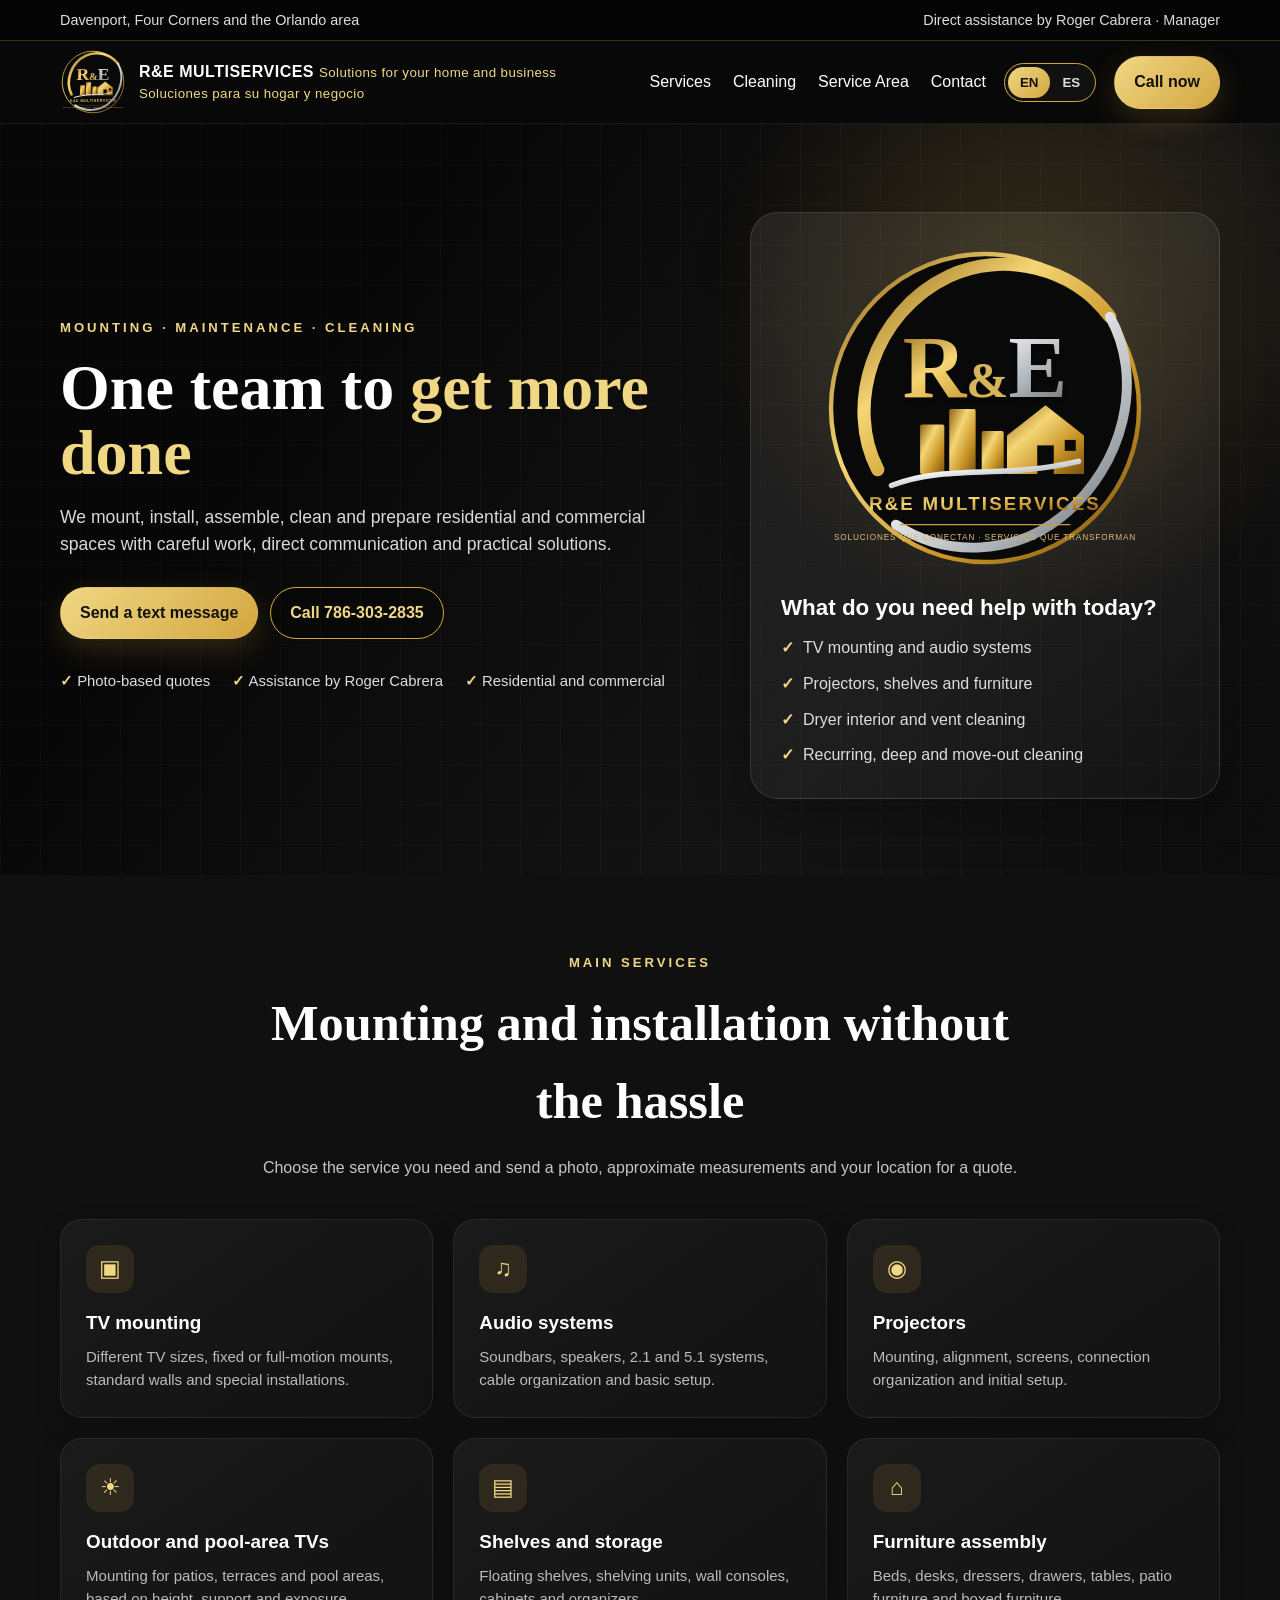
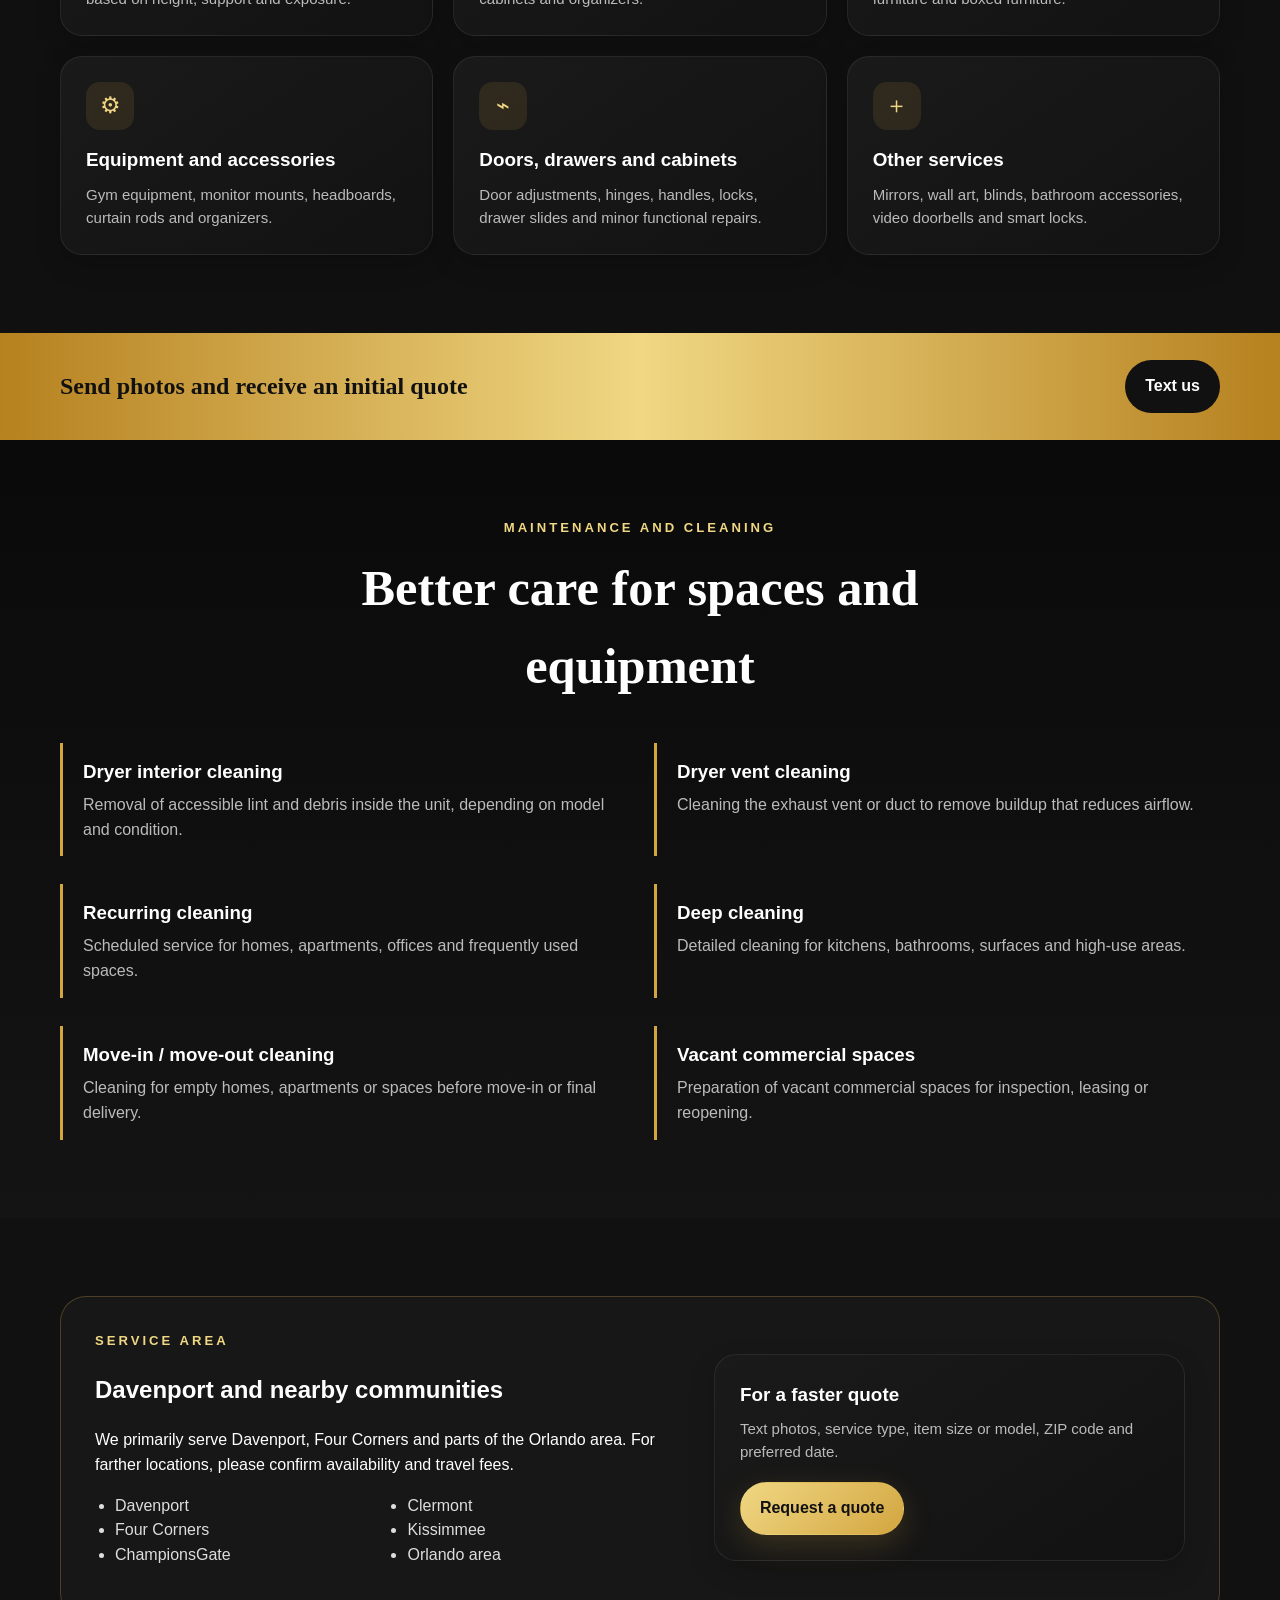
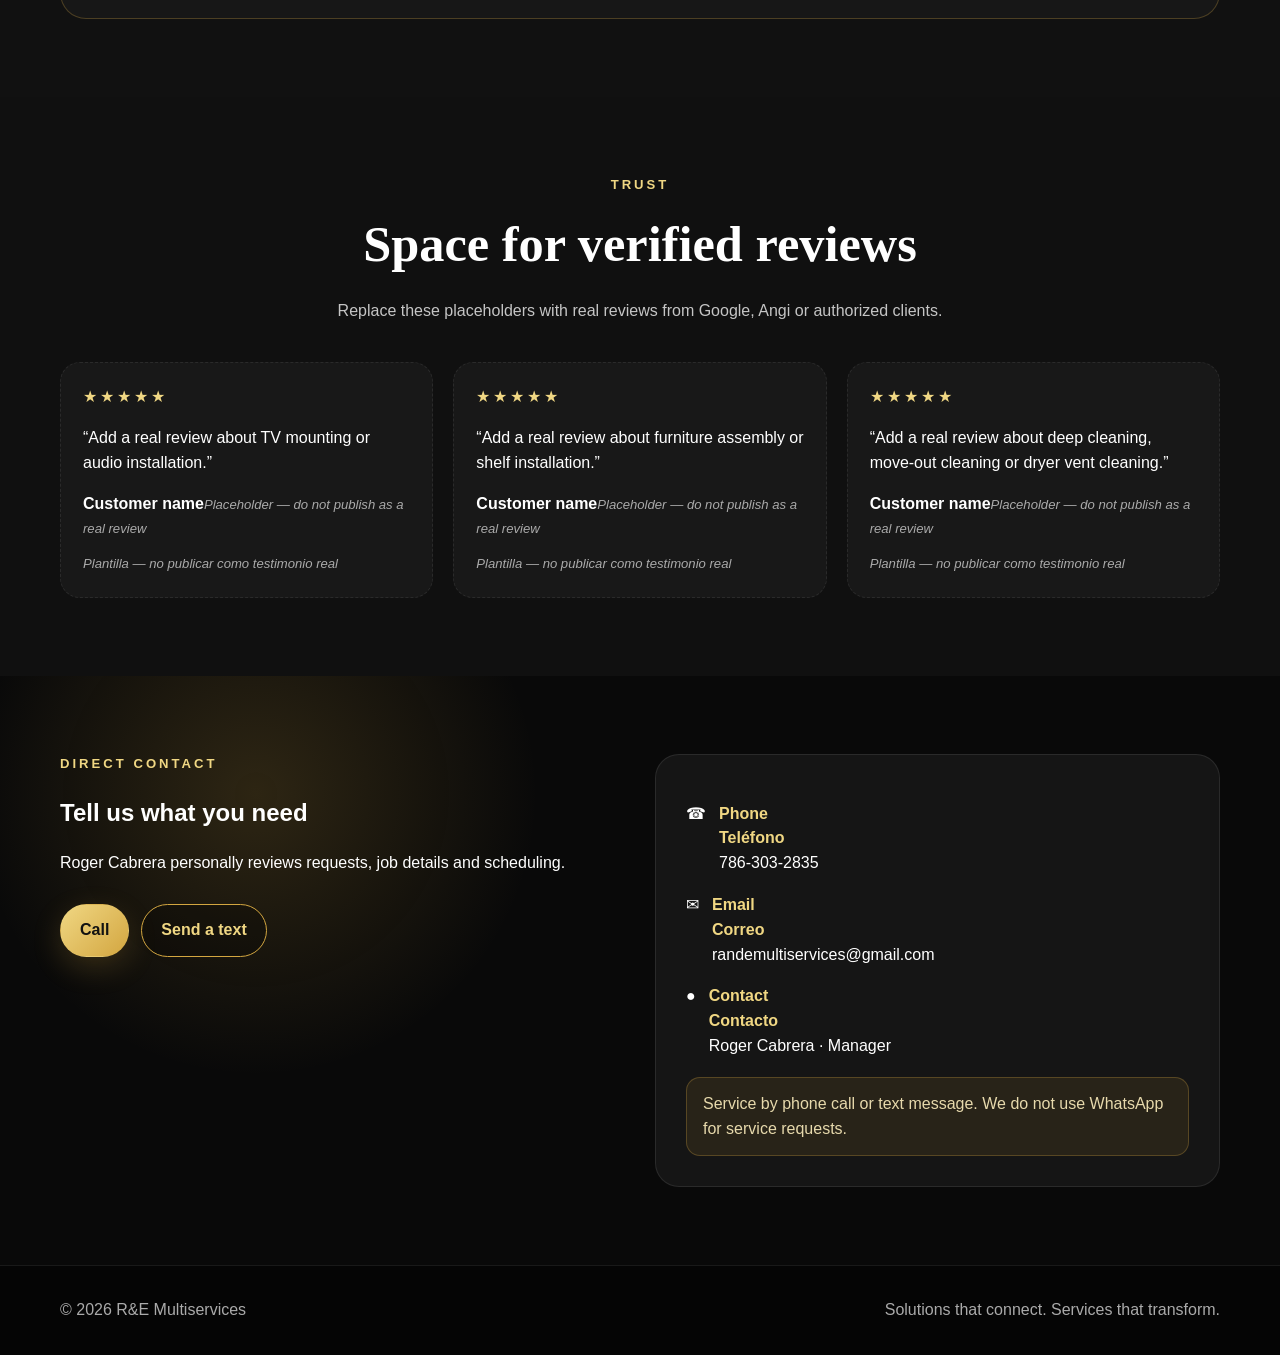
==== index.html @ c83a9220 "Add files via upload" ====
<!doctype html>
<html lang="en">
<head>
<meta charset="utf-8">
<meta name="viewport" content="width=device-width,initial-scale=1">
<meta name="description" content="R&E Multiservices offers TV mounting, audio and projector installation, furniture assembly, dryer vent cleaning, and residential or commercial cleaning in Davenport and the Orlando area.">
<title>R&E Multiservices | Mounting, Maintenance & Cleaning</title>
<style>
:root{
  --black:#090909; --black2:#121212; --panel:#181818; --gold:#d3a640;
  --gold2:#f0d783; --silver:#b8bec3; --white:#fff; --muted:#c5c5c5;
  --line:rgba(211,166,64,.28); --shadow:0 18px 50px rgba(0,0,0,.28);
}
*{box-sizing:border-box}
html{scroll-behavior:smooth}
body{margin:0;background:#0a0a0a;color:var(--white);font-family:Inter,Arial,sans-serif;line-height:1.55}
a{color:inherit;text-decoration:none}
.container{width:min(1160px,92%);margin:auto}
.topbar{background:#050505;border-bottom:1px solid var(--line);font-size:.9rem;color:#ddd}
.topbar .container{display:flex;justify-content:space-between;gap:20px;padding:9px 0;flex-wrap:wrap}
nav{position:sticky;top:0;z-index:10;background:rgba(9,9,9,.95);backdrop-filter:blur(12px);border-bottom:1px solid rgba(255,255,255,.07)}
.nav{min-height:82px;display:flex;align-items:center;justify-content:space-between;gap:24px}
.brand{display:flex;align-items:center;gap:13px;font-weight:800;letter-spacing:.5px}
.brand img{width:66px;height:66px;object-fit:contain}
.brand small{display:block;color:var(--gold2);font-weight:500;letter-spacing:.4px}
.nav-right{display:flex;align-items:center;gap:18px}
.links{display:flex;gap:22px;align-items:center}
.links a:hover{color:var(--gold2)}
.lang-switch{display:flex;border:1px solid var(--gold);border-radius:999px;padding:3px;background:#111}
.lang-switch button{border:0;background:transparent;color:#ddd;padding:8px 12px;border-radius:999px;font-weight:800;cursor:pointer}
.lang-switch button.active{background:linear-gradient(135deg,var(--gold2),var(--gold));color:#111}
.btn{display:inline-flex;align-items:center;justify-content:center;gap:9px;padding:13px 19px;border-radius:999px;font-weight:800;border:1px solid transparent;transition:.2s}
.btn:hover{transform:translateY(-2px)}
.btn-gold{background:linear-gradient(135deg,var(--gold2),var(--gold));color:#111;box-shadow:0 10px 30px rgba(211,166,64,.2)}
.btn-outline{border-color:var(--gold);color:var(--gold2);background:rgba(0,0,0,.24)}
.hero{position:relative;overflow:hidden;padding:88px 0 76px;background:
 radial-gradient(circle at 80% 25%,rgba(211,166,64,.21),transparent 27%),
 linear-gradient(125deg,#070707 25%,#141414 70%,#0c0c0c)}
.hero:after{content:"";position:absolute;inset:0;background-image:linear-gradient(rgba(255,255,255,.018) 1px,transparent 1px),linear-gradient(90deg,rgba(255,255,255,.018) 1px,transparent 1px);background-size:40px 40px;pointer-events:none}
.hero-grid{position:relative;z-index:1;display:grid;grid-template-columns:1.15fr .85fr;gap:54px;align-items:center}
.kicker{color:var(--gold2);text-transform:uppercase;letter-spacing:3px;font-size:.82rem;font-weight:900}
h1{font-family:Georgia,serif;font-size:clamp(2.5rem,5vw,4.9rem);line-height:1.03;margin:.25em 0;color:#fff}
h1 span{color:var(--gold2)}
.hero p{color:#d9d9d9;font-size:1.1rem;max-width:720px}
.actions{display:flex;gap:12px;flex-wrap:wrap;margin-top:28px}
.trust{display:flex;gap:22px;flex-wrap:wrap;margin-top:31px;color:#ddd;font-size:.93rem}
.trust b{color:var(--gold2)}
.hero-card{background:linear-gradient(145deg,rgba(255,255,255,.08),rgba(255,255,255,.025));border:1px solid rgba(255,255,255,.12);border-radius:28px;padding:30px;box-shadow:var(--shadow)}
.hero-card img{display:block;width:min(330px,85%);margin:0 auto 18px}
.hero-card h3{font-size:1.4rem;margin:0 0 10px}
.hero-list{display:grid;gap:11px;color:#ddd}
.hero-list span:before{content:"✓";color:var(--gold2);font-weight:900;margin-right:9px}
section{padding:78px 0}
.section-head{max-width:780px;margin:0 auto 38px;text-align:center}
.section-head h2{font-family:Georgia,serif;font-size:clamp(2rem,4vw,3.15rem);margin:.2em 0}
.section-head p{color:var(--muted)}
.services{background:#101010}
.grid{display:grid;grid-template-columns:repeat(3,1fr);gap:20px}
.card{background:linear-gradient(145deg,#1a1a1a,#121212);border:1px solid rgba(255,255,255,.08);border-radius:22px;padding:25px;box-shadow:0 10px 26px rgba(0,0,0,.18)}
.card:hover{border-color:var(--line);transform:translateY(-3px);transition:.2s}
.icon{width:48px;height:48px;border-radius:14px;display:grid;place-items:center;background:rgba(211,166,64,.12);color:var(--gold2);font-size:1.45rem;margin-bottom:15px}
.card h3{margin:0 0 8px;font-size:1.18rem}
.card p{margin:0;color:#bbb;font-size:.94rem}
.band{background:linear-gradient(90deg,#b6811f,#f0d783,#b6811f);color:#111;padding:27px 0}
.band .container{display:flex;justify-content:space-between;align-items:center;gap:22px;flex-wrap:wrap}
.band h2{margin:0;font-family:Georgia,serif}
.cleaning{background:linear-gradient(180deg,#0a0a0a,#141414)}
.feature-wrap{display:grid;grid-template-columns:1fr 1fr;gap:28px}
.feature{border-left:3px solid var(--gold);padding:14px 0 14px 20px}
.feature h3{margin:0 0 7px}
.feature p{margin:0;color:#bbb}
.area{background:#111}
.area-box{display:grid;grid-template-columns:1fr .8fr;gap:30px;align-items:center;background:#171717;border:1px solid var(--line);border-radius:26px;padding:34px}
.area ul{columns:2;padding-left:20px;color:#ddd}
.contact{background:radial-gradient(circle at 20% 20%,rgba(211,166,64,.18),transparent 25%),#090909}
.contact-grid{display:grid;grid-template-columns:1fr 1fr;gap:30px}
.contact-card{background:#151515;border:1px solid rgba(255,255,255,.09);border-radius:24px;padding:30px}
.contact-row{display:flex;gap:13px;align-items:flex-start;margin:17px 0}
.contact-row strong{display:block;color:var(--gold2)}
.notice{margin-top:18px;padding:14px 16px;border-radius:14px;background:rgba(211,166,64,.1);border:1px solid var(--line);color:#e7d9ac}
.reviews{background:#101010}
.review-grid{display:grid;grid-template-columns:repeat(3,1fr);gap:20px}
.review{background:#181818;border:1px solid rgba(255,255,255,.08);border-radius:20px;padding:22px}
.review .stars{color:var(--gold2);letter-spacing:3px}
.review em{display:block;color:#aaa;font-size:.82rem;margin-top:13px}
.review-placeholder{border-style:dashed}
footer{background:#050505;border-top:1px solid rgba(255,255,255,.08);padding:32px 0;color:#aaa}
.footer-grid{display:flex;justify-content:space-between;gap:25px;flex-wrap:wrap}
.mobile-bar{display:none}
[data-lang]{display:none}
html[lang="en"] [data-lang="en"], html[lang="es"] [data-lang="es"]{display:revert}
@media(max-width:980px){
  .links{display:none}.hero-grid,.feature-wrap,.area-box,.contact-grid{grid-template-columns:1fr}
  .hero-card{max-width:560px}.grid,.review-grid{grid-template-columns:repeat(2,1fr)}
}
@media(max-width:620px){
  .topbar{display:none}.nav{min-height:72px}.brand img{width:54px;height:54px}.brand span{font-size:.92rem}
  .nav-right{gap:8px}.lang-switch button{padding:7px 9px;font-size:.78rem}
  .hero{padding:60px 0 54px}.grid,.review-grid{grid-template-columns:1fr}
  .area ul{columns:1}.actions .btn{width:100%}section{padding:60px 0}
  body{padding-bottom:72px}.mobile-bar{display:grid;grid-template-columns:1fr 1fr;position:fixed;bottom:0;left:0;right:0;z-index:20}
  .mobile-bar a{padding:15px 8px;text-align:center;font-weight:900}
  .mobile-bar a:first-child{background:#eee;color:#111}.mobile-bar a:last-child{background:linear-gradient(135deg,var(--gold2),var(--gold));color:#111}
}
</style>
</head>
<body>
<div class="topbar">
  <div class="container">
    <span data-lang="en">Davenport, Four Corners and the Orlando area</span>
    <span data-lang="es">Davenport, Four Corners y área de Orlando</span>
    <span data-lang="en">Direct assistance by Roger Cabrera · Manager</span>
    <span data-lang="es">Atención directa por Roger Cabrera · Manager</span>
  </div>
</div>

<nav>
  <div class="container nav">
    <a class="brand" href="#home" aria-label="R&E Multiservices">
      <img src="logo-rande.svg" alt="R&E Multiservices logo">
      <span>R&amp;E MULTISERVICES
        <small data-lang="en">Solutions for your home and business</small>
        <small data-lang="es">Soluciones para su hogar y negocio</small>
      </span>
    </a>
    <div class="nav-right">
      <div class="links">
        <a href="#services"><span data-lang="en">Services</span><span data-lang="es">Servicios</span></a>
        <a href="#cleaning"><span data-lang="en">Cleaning</span><span data-lang="es">Limpieza</span></a>
        <a href="#area"><span data-lang="en">Service Area</span><span data-lang="es">Área de servicio</span></a>
        <a href="#contact"><span data-lang="en">Contact</span><span data-lang="es">Contacto</span></a>
      </div>
      <div class="lang-switch" aria-label="Language selector">
        <button id="btn-en" class="active" type="button" onclick="setLang('en')">EN</button>
        <button id="btn-es" type="button" onclick="setLang('es')">ES</button>
      </div>
      <a class="btn btn-gold" href="tel:+17863032835">
        <span data-lang="en">Call now</span><span data-lang="es">Llamar ahora</span>
      </a>
    </div>
  </div>
</nav>

<header class="hero" id="home">
  <div class="container hero-grid">
    <div>
      <div class="kicker"><span data-lang="en">Mounting · Maintenance · Cleaning</span><span data-lang="es">Montaje · Mantenimiento · Limpieza</span></div>
      <h1 data-lang="en">One team to <span>get more done</span></h1>
      <h1 data-lang="es">Un solo equipo para <span>resolver más</span></h1>
      <p data-lang="en">We mount, install, assemble, clean and prepare residential and commercial spaces with careful work, direct communication and practical solutions.</p>
      <p data-lang="es">Montamos, instalamos, ensamblamos, limpiamos y dejamos cada espacio listo para usarse. Atención residencial y comercial con comunicación directa, trabajo cuidadoso y soluciones prácticas.</p>
      <div class="actions">
        <a class="btn btn-gold" href="sms:+17863032835?&body=Hello%20Roger,%20I%20need%20a%20quote%20for:">
          <span data-lang="en">Send a text message</span><span data-lang="es">Enviar mensaje de texto</span>
        </a>
        <a class="btn btn-outline" href="tel:+17863032835">
          <span data-lang="en">Call 786-303-2835</span><span data-lang="es">Llamar al 786-303-2835</span>
        </a>
      </div>
      <div class="trust">
        <span><b>✓</b> <span data-lang="en">Photo-based quotes</span><span data-lang="es">Cotización por fotos</span></span>
        <span><b>✓</b> <span data-lang="en">Assistance by Roger Cabrera</span><span data-lang="es">Atención por Roger Cabrera</span></span>
        <span><b>✓</b> <span data-lang="en">Residential and commercial</span><span data-lang="es">Residencial y comercial</span></span>
      </div>
    </div>
    <div class="hero-card">
      <img src="logo-rande.svg" alt="R&E Multiservices">
      <h3 data-lang="en">What do you need help with today?</h3>
      <h3 data-lang="es">¿Qué necesita resolver hoy?</h3>
      <div class="hero-list">
        <span data-lang="en">TV mounting and audio systems</span><span data-lang="es">Montaje de televisores y sistemas de audio</span>
        <span data-lang="en">Projectors, shelves and furniture</span><span data-lang="es">Proyectores, repisas y muebles</span>
        <span data-lang="en">Dryer interior and vent cleaning</span><span data-lang="es">Limpieza de secadora y ductos</span>
        <span data-lang="en">Recurring, deep and move-out cleaning</span><span data-lang="es">Limpieza recurrente, profunda y de mudanza</span>
      </div>
    </div>
  </div>
</header>

<section class="services" id="services">
  <div class="container">
    <div class="section-head">
      <div class="kicker"><span data-lang="en">Main services</span><span data-lang="es">Servicios principales</span></div>
      <h2 data-lang="en">Mounting and installation without the hassle</h2>
      <h2 data-lang="es">Montaje e instalación sin complicaciones</h2>
      <p data-lang="en">Choose the service you need and send a photo, approximate measurements and your location for a quote.</p>
      <p data-lang="es">Seleccione el servicio que necesita y envíenos una foto, medidas aproximadas y su ubicación para preparar una cotización.</p>
    </div>
    <div class="grid">
      <article class="card"><div class="icon">▣</div><h3 data-lang="en">TV mounting</h3><h3 data-lang="es">Montaje de televisores</h3><p data-lang="en">Different TV sizes, fixed or full-motion mounts, standard walls and special installations.</p><p data-lang="es">Televisores de distintos tamaños, soportes fijos o articulados, paredes estándar y configuraciones especiales.</p></article>
      <article class="card"><div class="icon">♫</div><h3 data-lang="en">Audio systems</h3><h3 data-lang="es">Sistemas de audio</h3><p data-lang="en">Soundbars, speakers, 2.1 and 5.1 systems, cable organization and basic setup.</p><p data-lang="es">Soundbars, bocinas, sistemas 2.1 y 5.1, organización de cables y configuración básica.</p></article>
      <article class="card"><div class="icon">◉</div><h3 data-lang="en">Projectors</h3><h3 data-lang="es">Proyectores</h3><p data-lang="en">Mounting, alignment, screens, connection organization and initial setup.</p><p data-lang="es">Montaje de soporte, alineación, pantalla, organización de conexiones y configuración inicial.</p></article>
      <article class="card"><div class="icon">☀</div><h3 data-lang="en">Outdoor and pool-area TVs</h3><h3 data-lang="es">TV para piscina o exterior</h3><p data-lang="en">Mounting for patios, terraces and pool areas, based on height, support and exposure.</p><p data-lang="es">Montaje en patios, terrazas y áreas de piscina, considerando soporte, altura y exposición.</p></article>
      <article class="card"><div class="icon">▤</div><h3 data-lang="en">Shelves and storage</h3><h3 data-lang="es">Repisas y estantes</h3><p data-lang="en">Floating shelves, shelving units, wall consoles, cabinets and organizers.</p><p data-lang="es">Repisas flotantes, estanterías, consolas, gabinetes de pared y organizadores.</p></article>
      <article class="card"><div class="icon">⌂</div><h3 data-lang="en">Furniture assembly</h3><h3 data-lang="es">Ensamblaje de muebles</h3><p data-lang="en">Beds, desks, dressers, drawers, tables, patio furniture and boxed furniture.</p><p data-lang="es">Camas, escritorios, cómodas, cajoneras, mesas, muebles de patio y muebles empacados.</p></article>
      <article class="card"><div class="icon">⚙</div><h3 data-lang="en">Equipment and accessories</h3><h3 data-lang="es">Equipos y accesorios</h3><p data-lang="en">Gym equipment, monitor mounts, headboards, curtain rods and organizers.</p><p data-lang="es">Equipos de gimnasio, soportes para monitor, cabeceras, barras de cortina y organizadores.</p></article>
      <article class="card"><div class="icon">⌁</div><h3 data-lang="en">Doors, drawers and cabinets</h3><h3 data-lang="es">Puertas, gavetas y gabinetes</h3><p data-lang="en">Door adjustments, hinges, handles, locks, drawer slides and minor functional repairs.</p><p data-lang="es">Ajuste de puertas, bisagras, manijas, cerraduras, correderas y reparaciones menores.</p></article>
      <article class="card"><div class="icon">＋</div><h3 data-lang="en">Other services</h3><h3 data-lang="es">Otros servicios</h3><p data-lang="en">Mirrors, wall art, blinds, bathroom accessories, video doorbells and smart locks.</p><p data-lang="es">Espejos, cuadros, persianas, accesorios de baño, timbres con video y cerraduras inteligentes.</p></article>
    </div>
  </div>
</section>

<div class="band">
  <div class="container">
    <h2 data-lang="en">Send photos and receive an initial quote</h2>
    <h2 data-lang="es">Envíe fotos y reciba una cotización inicial</h2>
    <a class="btn" style="background:#111;color:#fff" href="sms:+17863032835?&body=Hello%20Roger,%20I%20want%20to%20send%20photos%20for%20a%20quote.">
      <span data-lang="en">Text us</span><span data-lang="es">Mensaje de texto</span>
    </a>
  </div>
</div>

<section class="cleaning" id="cleaning">
  <div class="container">
    <div class="section-head">
      <div class="kicker"><span data-lang="en">Maintenance and cleaning</span><span data-lang="es">Mantenimiento y limpieza</span></div>
      <h2 data-lang="en">Better care for spaces and equipment</h2>
      <h2 data-lang="es">Espacios y equipos mejor cuidados</h2>
    </div>
    <div class="feature-wrap">
      <div class="feature"><h3 data-lang="en">Dryer interior cleaning</h3><h3 data-lang="es">Limpieza interior de secadora</h3><p data-lang="en">Removal of accessible lint and debris inside the unit, depending on model and condition.</p><p data-lang="es">Retiro de pelusa y suciedad accesible dentro del equipo, según modelo y condición.</p></div>
      <div class="feature"><h3 data-lang="en">Dryer vent cleaning</h3><h3 data-lang="es">Limpieza de ducto de secadora</h3><p data-lang="en">Cleaning the exhaust vent or duct to remove buildup that reduces airflow.</p><p data-lang="es">Limpieza de la ventilación o tubo de salida para remover acumulaciones que reducen el flujo de aire.</p></div>
      <div class="feature"><h3 data-lang="en">Recurring cleaning</h3><h3 data-lang="es">Limpieza recurrente</h3><p data-lang="en">Scheduled service for homes, apartments, offices and frequently used spaces.</p><p data-lang="es">Servicio periódico para hogares, apartamentos, oficinas y espacios de uso frecuente.</p></div>
      <div class="feature"><h3 data-lang="en">Deep cleaning</h3><h3 data-lang="es">Limpieza profunda</h3><p data-lang="en">Detailed cleaning for kitchens, bathrooms, surfaces and high-use areas.</p><p data-lang="es">Limpieza detallada para cocinas, baños, superficies y áreas de uso frecuente.</p></div>
      <div class="feature"><h3 data-lang="en">Move-in / move-out cleaning</h3><h3 data-lang="es">Limpieza de mudanza</h3><p data-lang="en">Cleaning for empty homes, apartments or spaces before move-in or final delivery.</p><p data-lang="es">Limpieza de viviendas, apartamentos o espacios vacíos antes de ocuparlos o entregarlos.</p></div>
      <div class="feature"><h3 data-lang="en">Vacant commercial spaces</h3><h3 data-lang="es">Limpieza de locales vacíos</h3><p data-lang="en">Preparation of vacant commercial spaces for inspection, leasing or reopening.</p><p data-lang="es">Preparación de locales vacíos para inspección, alquiler o nueva operación.</p></div>
    </div>
  </div>
</section>

<section class="area" id="area">
  <div class="container area-box">
    <div>
      <div class="kicker"><span data-lang="en">Service area</span><span data-lang="es">Área de servicio</span></div>
      <h2 data-lang="en">Davenport and nearby communities</h2>
      <h2 data-lang="es">Davenport y comunidades cercanas</h2>
      <p data-lang="en">We primarily serve Davenport, Four Corners and parts of the Orlando area. For farther locations, please confirm availability and travel fees.</p>
      <p data-lang="es">Atendemos principalmente Davenport, Four Corners y sectores del área de Orlando. Para ubicaciones más alejadas, confirme disponibilidad y cargo de desplazamiento.</p>
      <ul>
        <li>Davenport</li><li>Four Corners</li><li>ChampionsGate</li><li>Clermont</li><li>Kissimmee</li><li>Orlando area</li>
      </ul>
    </div>
    <div class="card">
      <h3 data-lang="en">For a faster quote</h3><h3 data-lang="es">Para cotizar más rápido</h3>
      <p data-lang="en">Text photos, service type, item size or model, ZIP code and preferred date.</p>
      <p data-lang="es">Envíe fotos, tipo de servicio, tamaño o modelo, código postal y fecha preferida.</p>
      <a class="btn btn-gold" style="margin-top:18px" href="sms:+17863032835?&body=Hello%20Roger.%0AService:%20____%0AZIP%20code:%20____%0APreferred%20date:%20____">
        <span data-lang="en">Request a quote</span><span data-lang="es">Solicitar cotización</span>
      </a>
    </div>
  </div>
</section>

<section class="reviews" id="reviews">
  <div class="container">
    <div class="section-head">
      <div class="kicker"><span data-lang="en">Trust</span><span data-lang="es">Confianza</span></div>
      <h2 data-lang="en">Space for verified reviews</h2>
      <h2 data-lang="es">Espacio para reseñas verificadas</h2>
      <p data-lang="en">Replace these placeholders with real reviews from Google, Angi or authorized clients.</p>
      <p data-lang="es">Sustituya estos espacios por reseñas reales de Google, Angi o clientes autorizados.</p>
    </div>
    <div class="review-grid">
      <div class="review review-placeholder"><div class="stars">★★★★★</div><p data-lang="en">“Add a real review about TV mounting or audio installation.”</p><p data-lang="es">“Añada una reseña real sobre montaje de TV o instalación de audio.”</p><strong data-lang="en">Customer name</strong><strong data-lang="es">Nombre del cliente</strong><em data-lang="en">Placeholder — do not publish as a real review</em><em data-lang="es">Plantilla — no publicar como testimonio real</em></div>
      <div class="review review-placeholder"><div class="stars">★★★★★</div><p data-lang="en">“Add a real review about furniture assembly or shelf installation.”</p><p data-lang="es">“Añada una reseña real sobre ensamblaje de muebles o instalación de repisas.”</p><strong data-lang="en">Customer name</strong><strong data-lang="es">Nombre del cliente</strong><em data-lang="en">Placeholder — do not publish as a real review</em><em data-lang="es">Plantilla — no publicar como testimonio real</em></div>
      <div class="review review-placeholder"><div class="stars">★★★★★</div><p data-lang="en">“Add a real review about deep cleaning, move-out cleaning or dryer vent cleaning.”</p><p data-lang="es">“Añada una reseña real sobre limpieza profunda, mudanza o ducto de secadora.”</p><strong data-lang="en">Customer name</strong><strong data-lang="es">Nombre del cliente</strong><em data-lang="en">Placeholder — do not publish as a real review</em><em data-lang="es">Plantilla — no publicar como testimonio real</em></div>
    </div>
  </div>
</section>

<section class="contact" id="contact">
  <div class="container contact-grid">
    <div>
      <div class="kicker"><span data-lang="en">Direct contact</span><span data-lang="es">Contacto directo</span></div>
      <h2 data-lang="en">Tell us what you need</h2>
      <h2 data-lang="es">Cuéntenos qué necesita</h2>
      <p data-lang="en">Roger Cabrera personally reviews requests, job details and scheduling.</p>
      <p data-lang="es">Roger Cabrera revisa personalmente las solicitudes, los detalles del trabajo y la disponibilidad.</p>
      <div class="actions">
        <a class="btn btn-gold" href="tel:+17863032835"><span data-lang="en">Call</span><span data-lang="es">Llamar</span></a>
        <a class="btn btn-outline" href="sms:+17863032835?&body=Hello%20Roger,%20I%20need%20information%20about:"><span data-lang="en">Send a text</span><span data-lang="es">Enviar texto</span></a>
      </div>
    </div>
    <div class="contact-card">
      <div class="contact-row"><span>☎</span><div><strong data-lang="en">Phone</strong><strong data-lang="es">Teléfono</strong><a href="tel:+17863032835">786-303-2835</a></div></div>
      <div class="contact-row"><span>✉</span><div><strong data-lang="en">Email</strong><strong data-lang="es">Correo</strong><a href="mailto:randemultiservices@gmail.com">randemultiservices@gmail.com</a></div></div>
      <div class="contact-row"><span>●</span><div><strong data-lang="en">Contact</strong><strong data-lang="es">Contacto</strong>Roger Cabrera · Manager</div></div>
      <div class="notice"><span data-lang="en">Service by phone call or text message. We do not use WhatsApp for service requests.</span><span data-lang="es">Atención por llamada o mensaje de texto. No usamos WhatsApp para solicitudes.</span></div>
    </div>
  </div>
</section>

<footer>
  <div class="container footer-grid">
    <span>© <span id="year"></span> R&amp;E Multiservices</span>
    <span data-lang="en">Solutions that connect. Services that transform.</span>
    <span data-lang="es">Soluciones que conectan. Servicios que transforman.</span>
  </div>
</footer>

<div class="mobile-bar">
  <a href="tel:+17863032835"><span data-lang="en">Call</span><span data-lang="es">Llamar</span></a>
  <a href="sms:+17863032835?&body=Hello%20Roger,%20I%20need%20a%20quote%20for:"><span data-lang="en">Text</span><span data-lang="es">Enviar texto</span></a>
</div>

<script>
function setLang(lang){
  document.documentElement.lang = lang;
  document.getElementById('btn-en').classList.toggle('active', lang === 'en');
  document.getElementById('btn-es').classList.toggle('active', lang === 'es');
  localStorage.setItem('rande-language', lang);
  document.title = lang === 'en'
    ? 'R&E Multiservices | Mounting, Maintenance & Cleaning'
    : 'R&E Multiservices | Montaje, mantenimiento y limpieza';
  const smsLinks = document.querySelectorAll('a[href^="sms:"]');
  smsLinks.forEach((link, index) => {
    const english = [
      'sms:+17863032835?&body=Hello%20Roger,%20I%20need%20a%20quote%20for:',
      'sms:+17863032835?&body=Hello%20Roger,%20I%20want%20to%20send%20photos%20for%20a%20quote.',
      'sms:+17863032835?&body=Hello%20Roger.%0AService:%20____%0AZIP%20code:%20____%0APreferred%20date:%20____',
      'sms:+17863032835?&body=Hello%20Roger,%20I%20need%20information%20about:',
      'sms:+17863032835?&body=Hello%20Roger,%20I%20need%20a%20quote%20for:'
    ];
    const spanish = [
      'sms:+17863032835?&body=Hola%20Roger,%20necesito%20una%20cotización%20para:',
      'sms:+17863032835?&body=Hola%20Roger,%20quiero%20enviar%20fotos%20para%20una%20cotización.',
      'sms:+17863032835?&body=Hola%20Roger.%0AServicio:%20____%0ACódigo%20postal:%20____%0AFecha:%20____',
      'sms:+17863032835?&body=Hola%20Roger,%20necesito%20información%20sobre:',
      'sms:+17863032835?&body=Hola%20Roger,%20necesito%20una%20cotización%20para:'
    ];
    link.href = (lang === 'en' ? english : spanish)[index] || link.href;
  });
}
document.getElementById('year').textContent = new Date().getFullYear();
setLang(localStorage.getItem('rande-language') || 'en');
</script>
</body>
</html>
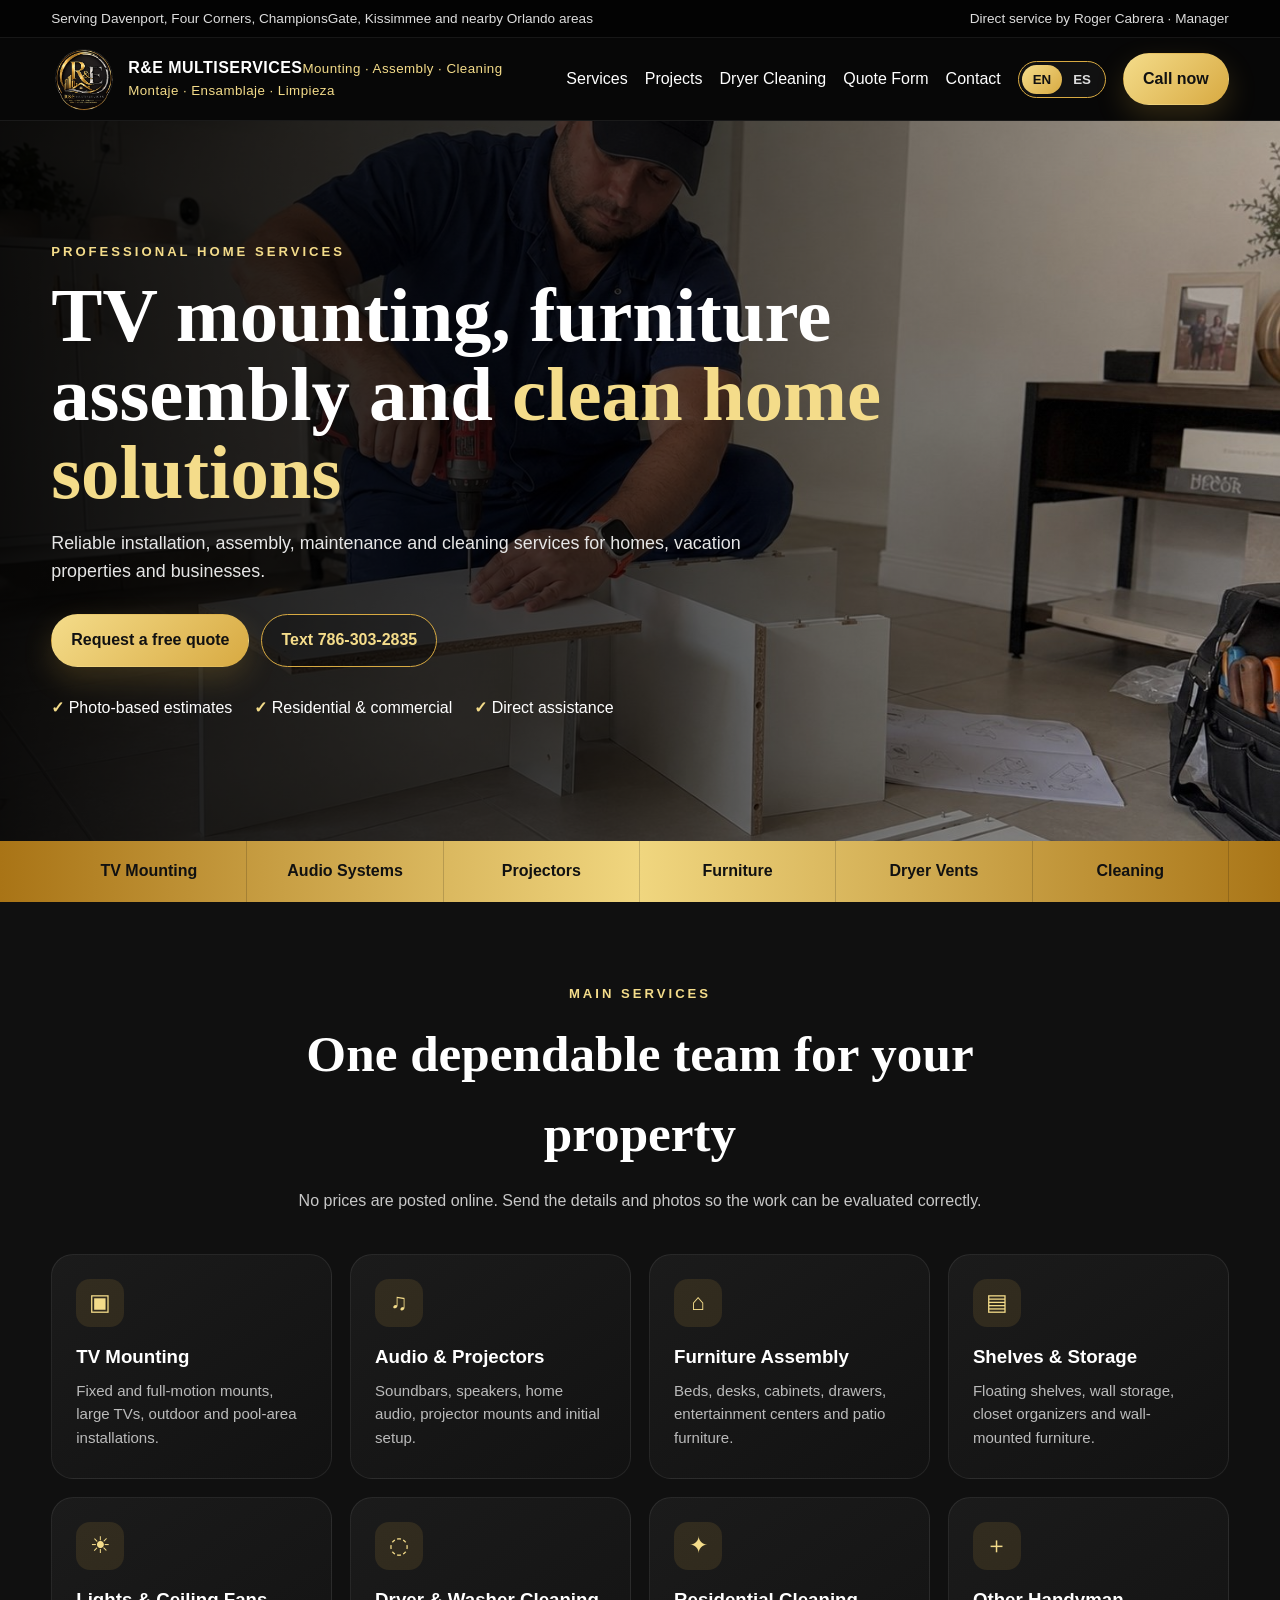
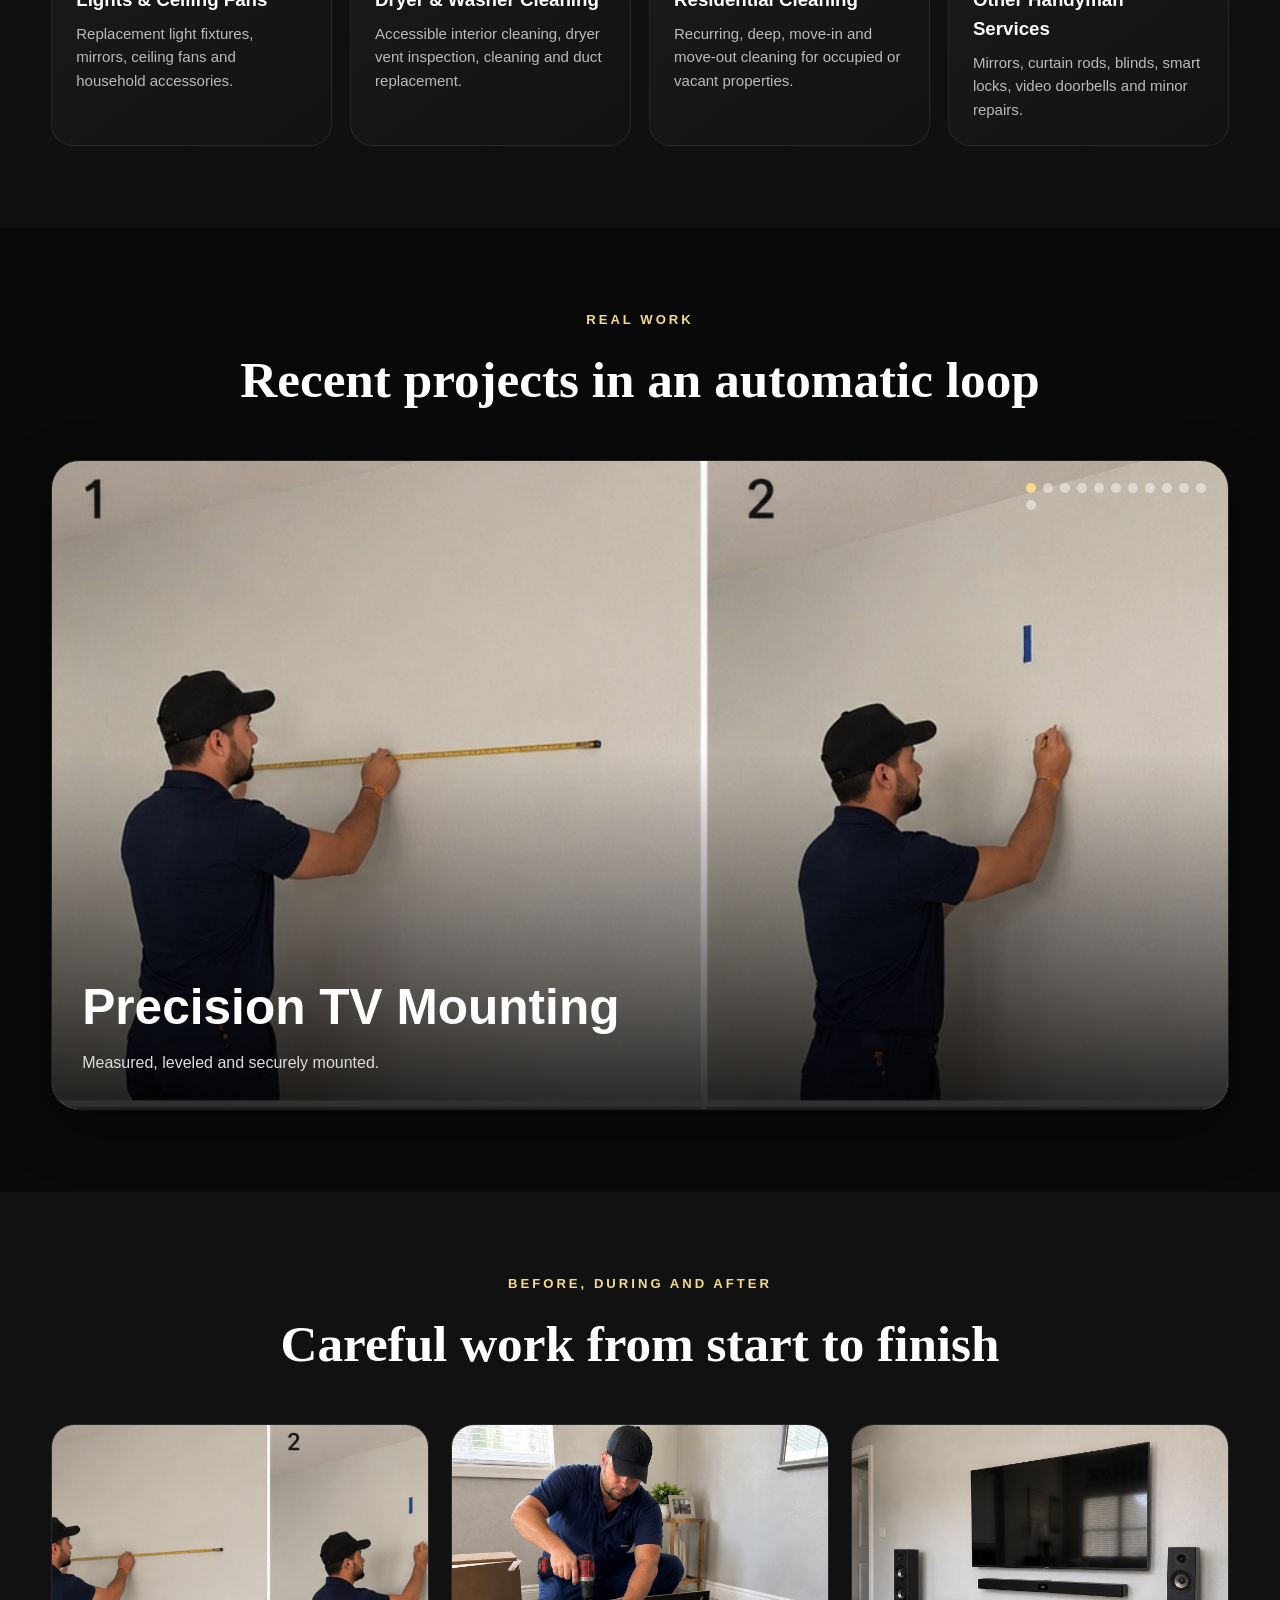
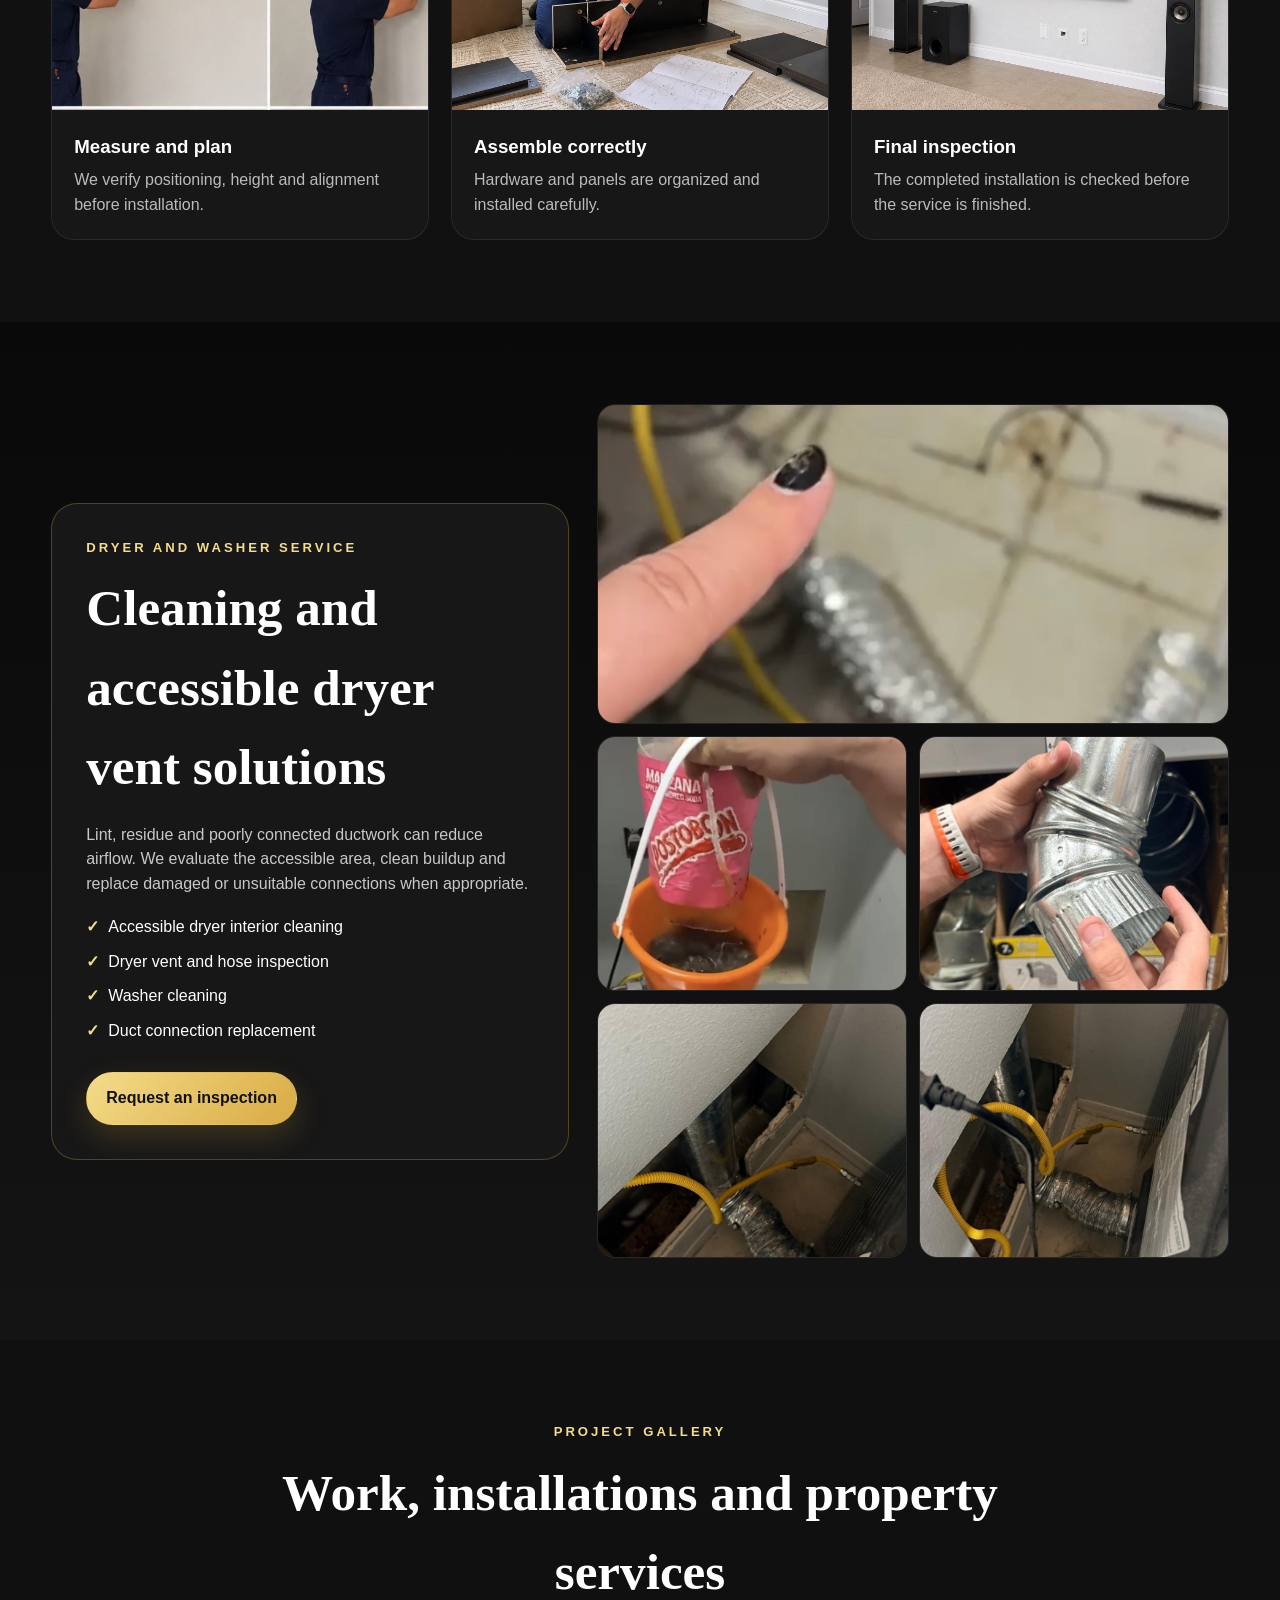
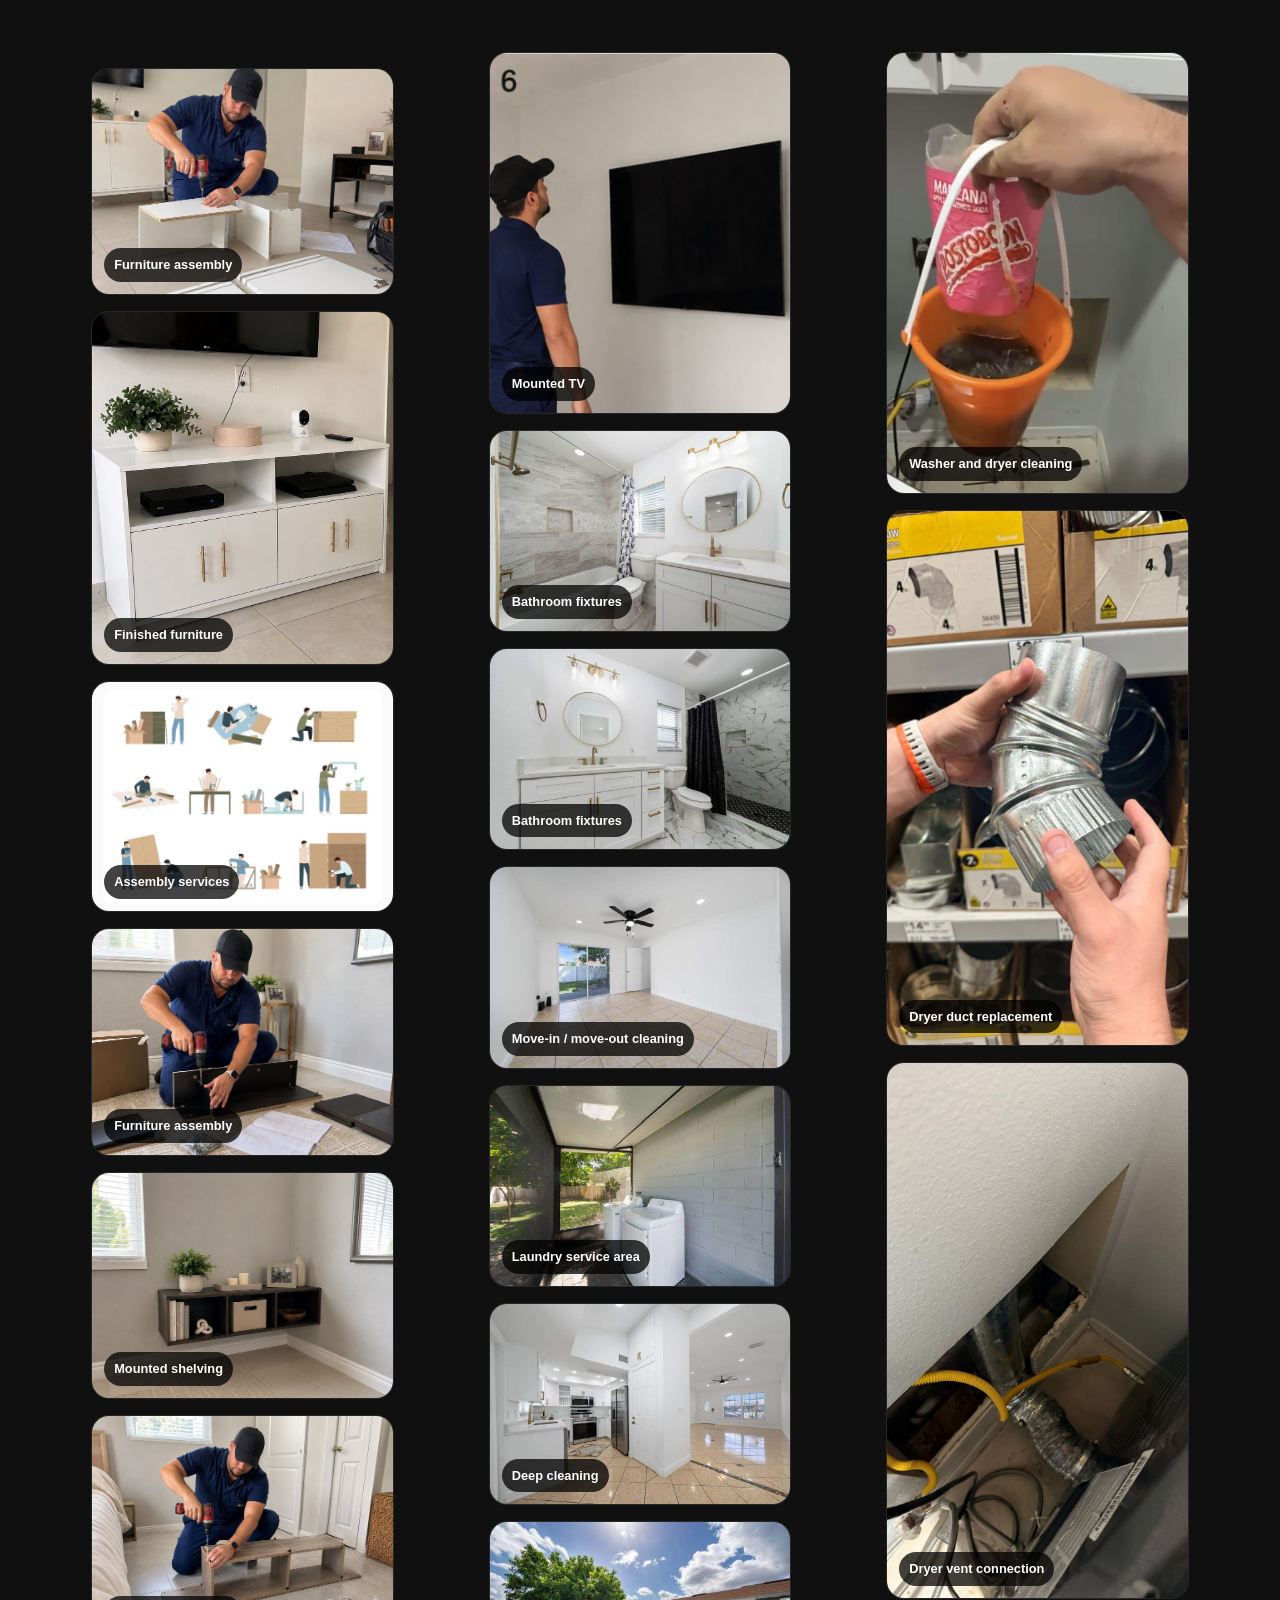
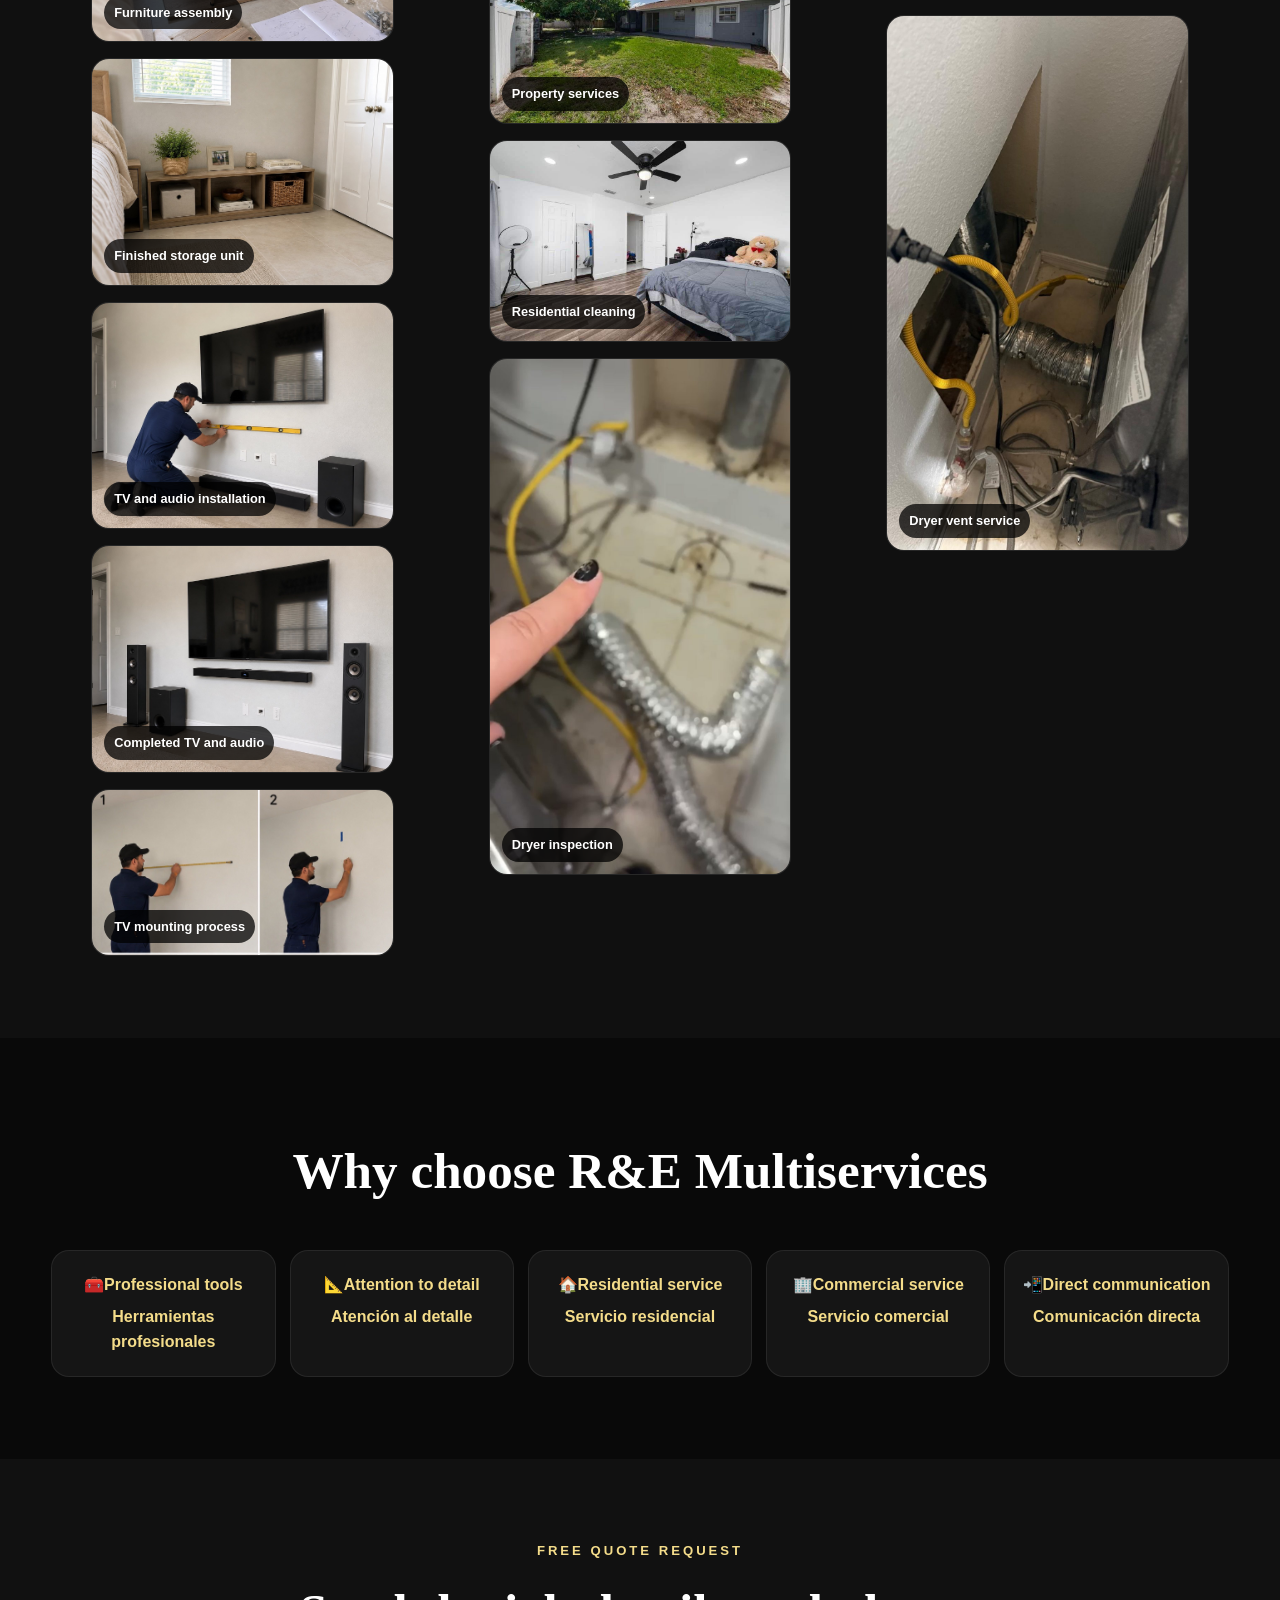
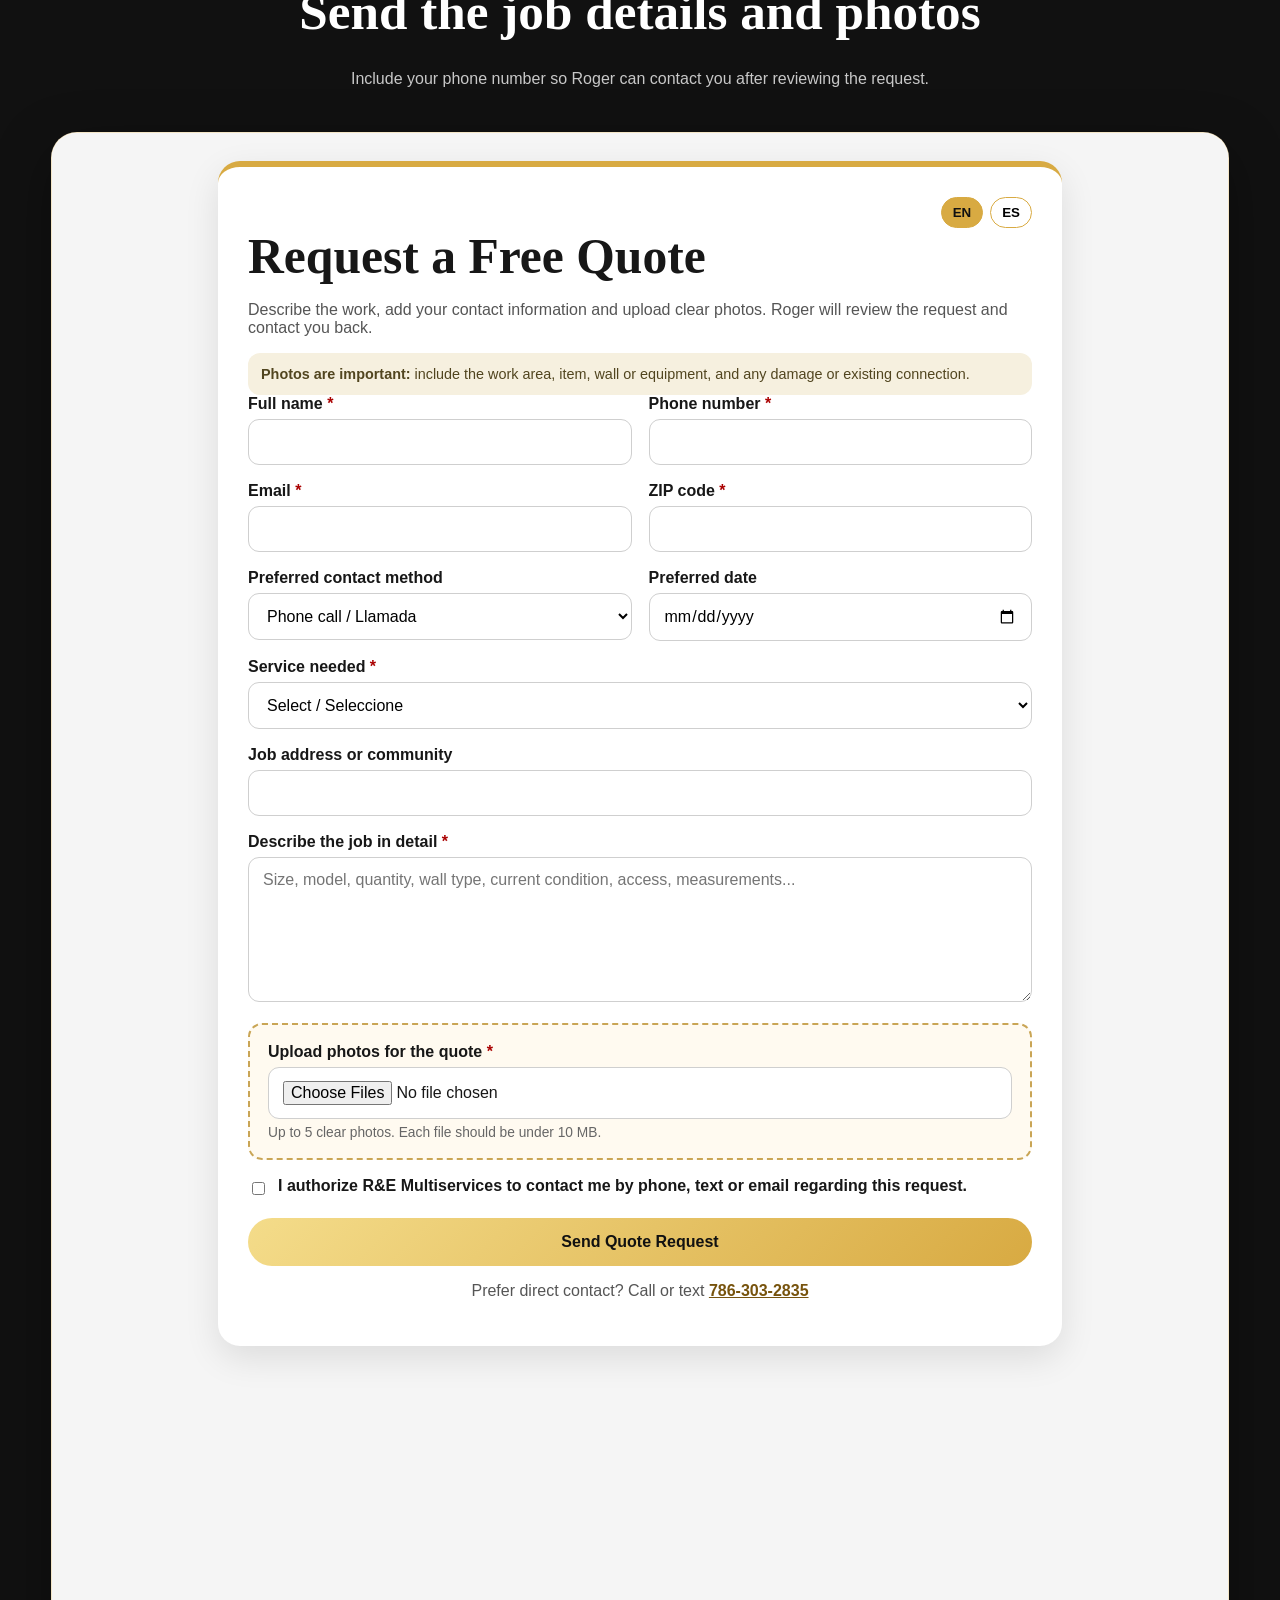
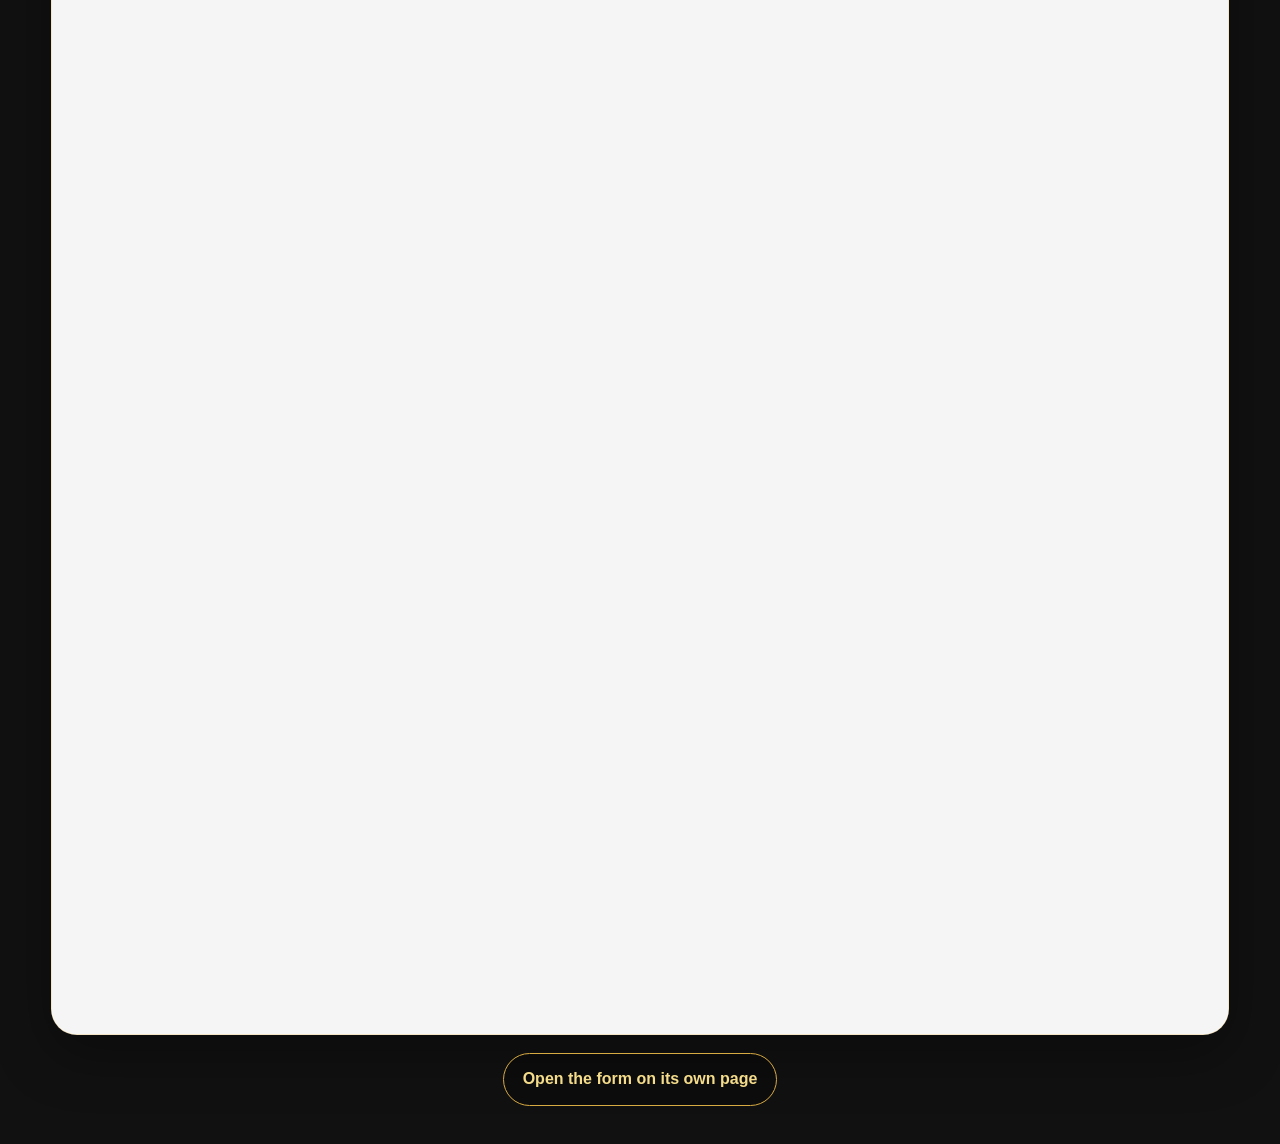
==== commit 7fb6d14e: "Add files via upload" ====
--- a/index.html
+++ b/index.html
@@ -1,338 +1,93 @@
 <!doctype html>
 <html lang="en">
 <head>
-<meta charset="utf-8">
-<meta name="viewport" content="width=device-width,initial-scale=1">
-<meta name="description" content="R&E Multiservices offers TV mounting, audio and projector installation, furniture assembly, dryer vent cleaning, and residential or commercial cleaning in Davenport and the Orlando area.">
-<title>R&E Multiservices | Mounting, Maintenance & Cleaning</title>
-<style>
-:root{
-  --black:#090909; --black2:#121212; --panel:#181818; --gold:#d3a640;
-  --gold2:#f0d783; --silver:#b8bec3; --white:#fff; --muted:#c5c5c5;
-  --line:rgba(211,166,64,.28); --shadow:0 18px 50px rgba(0,0,0,.28);
-}
-*{box-sizing:border-box}
-html{scroll-behavior:smooth}
-body{margin:0;background:#0a0a0a;color:var(--white);font-family:Inter,Arial,sans-serif;line-height:1.55}
-a{color:inherit;text-decoration:none}
-.container{width:min(1160px,92%);margin:auto}
-.topbar{background:#050505;border-bottom:1px solid var(--line);font-size:.9rem;color:#ddd}
-.topbar .container{display:flex;justify-content:space-between;gap:20px;padding:9px 0;flex-wrap:wrap}
-nav{position:sticky;top:0;z-index:10;background:rgba(9,9,9,.95);backdrop-filter:blur(12px);border-bottom:1px solid rgba(255,255,255,.07)}
-.nav{min-height:82px;display:flex;align-items:center;justify-content:space-between;gap:24px}
-.brand{display:flex;align-items:center;gap:13px;font-weight:800;letter-spacing:.5px}
-.brand img{width:66px;height:66px;object-fit:contain}
-.brand small{display:block;color:var(--gold2);font-weight:500;letter-spacing:.4px}
-.nav-right{display:flex;align-items:center;gap:18px}
-.links{display:flex;gap:22px;align-items:center}
-.links a:hover{color:var(--gold2)}
-.lang-switch{display:flex;border:1px solid var(--gold);border-radius:999px;padding:3px;background:#111}
-.lang-switch button{border:0;background:transparent;color:#ddd;padding:8px 12px;border-radius:999px;font-weight:800;cursor:pointer}
-.lang-switch button.active{background:linear-gradient(135deg,var(--gold2),var(--gold));color:#111}
-.btn{display:inline-flex;align-items:center;justify-content:center;gap:9px;padding:13px 19px;border-radius:999px;font-weight:800;border:1px solid transparent;transition:.2s}
-.btn:hover{transform:translateY(-2px)}
-.btn-gold{background:linear-gradient(135deg,var(--gold2),var(--gold));color:#111;box-shadow:0 10px 30px rgba(211,166,64,.2)}
-.btn-outline{border-color:var(--gold);color:var(--gold2);background:rgba(0,0,0,.24)}
-.hero{position:relative;overflow:hidden;padding:88px 0 76px;background:
- radial-gradient(circle at 80% 25%,rgba(211,166,64,.21),transparent 27%),
- linear-gradient(125deg,#070707 25%,#141414 70%,#0c0c0c)}
-.hero:after{content:"";position:absolute;inset:0;background-image:linear-gradient(rgba(255,255,255,.018) 1px,transparent 1px),linear-gradient(90deg,rgba(255,255,255,.018) 1px,transparent 1px);background-size:40px 40px;pointer-events:none}
-.hero-grid{position:relative;z-index:1;display:grid;grid-template-columns:1.15fr .85fr;gap:54px;align-items:center}
-.kicker{color:var(--gold2);text-transform:uppercase;letter-spacing:3px;font-size:.82rem;font-weight:900}
-h1{font-family:Georgia,serif;font-size:clamp(2.5rem,5vw,4.9rem);line-height:1.03;margin:.25em 0;color:#fff}
-h1 span{color:var(--gold2)}
-.hero p{color:#d9d9d9;font-size:1.1rem;max-width:720px}
-.actions{display:flex;gap:12px;flex-wrap:wrap;margin-top:28px}
-.trust{display:flex;gap:22px;flex-wrap:wrap;margin-top:31px;color:#ddd;font-size:.93rem}
-.trust b{color:var(--gold2)}
-.hero-card{background:linear-gradient(145deg,rgba(255,255,255,.08),rgba(255,255,255,.025));border:1px solid rgba(255,255,255,.12);border-radius:28px;padding:30px;box-shadow:var(--shadow)}
-.hero-card img{display:block;width:min(330px,85%);margin:0 auto 18px}
-.hero-card h3{font-size:1.4rem;margin:0 0 10px}
-.hero-list{display:grid;gap:11px;color:#ddd}
-.hero-list span:before{content:"✓";color:var(--gold2);font-weight:900;margin-right:9px}
-section{padding:78px 0}
-.section-head{max-width:780px;margin:0 auto 38px;text-align:center}
-.section-head h2{font-family:Georgia,serif;font-size:clamp(2rem,4vw,3.15rem);margin:.2em 0}
-.section-head p{color:var(--muted)}
-.services{background:#101010}
-.grid{display:grid;grid-template-columns:repeat(3,1fr);gap:20px}
-.card{background:linear-gradient(145deg,#1a1a1a,#121212);border:1px solid rgba(255,255,255,.08);border-radius:22px;padding:25px;box-shadow:0 10px 26px rgba(0,0,0,.18)}
-.card:hover{border-color:var(--line);transform:translateY(-3px);transition:.2s}
-.icon{width:48px;height:48px;border-radius:14px;display:grid;place-items:center;background:rgba(211,166,64,.12);color:var(--gold2);font-size:1.45rem;margin-bottom:15px}
-.card h3{margin:0 0 8px;font-size:1.18rem}
-.card p{margin:0;color:#bbb;font-size:.94rem}
-.band{background:linear-gradient(90deg,#b6811f,#f0d783,#b6811f);color:#111;padding:27px 0}
-.band .container{display:flex;justify-content:space-between;align-items:center;gap:22px;flex-wrap:wrap}
-.band h2{margin:0;font-family:Georgia,serif}
-.cleaning{background:linear-gradient(180deg,#0a0a0a,#141414)}
-.feature-wrap{display:grid;grid-template-columns:1fr 1fr;gap:28px}
-.feature{border-left:3px solid var(--gold);padding:14px 0 14px 20px}
-.feature h3{margin:0 0 7px}
-.feature p{margin:0;color:#bbb}
-.area{background:#111}
-.area-box{display:grid;grid-template-columns:1fr .8fr;gap:30px;align-items:center;background:#171717;border:1px solid var(--line);border-radius:26px;padding:34px}
-.area ul{columns:2;padding-left:20px;color:#ddd}
-.contact{background:radial-gradient(circle at 20% 20%,rgba(211,166,64,.18),transparent 25%),#090909}
-.contact-grid{display:grid;grid-template-columns:1fr 1fr;gap:30px}
-.contact-card{background:#151515;border:1px solid rgba(255,255,255,.09);border-radius:24px;padding:30px}
-.contact-row{display:flex;gap:13px;align-items:flex-start;margin:17px 0}
-.contact-row strong{display:block;color:var(--gold2)}
-.notice{margin-top:18px;padding:14px 16px;border-radius:14px;background:rgba(211,166,64,.1);border:1px solid var(--line);color:#e7d9ac}
-.reviews{background:#101010}
-.review-grid{display:grid;grid-template-columns:repeat(3,1fr);gap:20px}
-.review{background:#181818;border:1px solid rgba(255,255,255,.08);border-radius:20px;padding:22px}
-.review .stars{color:var(--gold2);letter-spacing:3px}
-.review em{display:block;color:#aaa;font-size:.82rem;margin-top:13px}
-.review-placeholder{border-style:dashed}
-footer{background:#050505;border-top:1px solid rgba(255,255,255,.08);padding:32px 0;color:#aaa}
-.footer-grid{display:flex;justify-content:space-between;gap:25px;flex-wrap:wrap}
-.mobile-bar{display:none}
-[data-lang]{display:none}
-html[lang="en"] [data-lang="en"], html[lang="es"] [data-lang="es"]{display:revert}
-@media(max-width:980px){
-  .links{display:none}.hero-grid,.feature-wrap,.area-box,.contact-grid{grid-template-columns:1fr}
-  .hero-card{max-width:560px}.grid,.review-grid{grid-template-columns:repeat(2,1fr)}
-}
-@media(max-width:620px){
-  .topbar{display:none}.nav{min-height:72px}.brand img{width:54px;height:54px}.brand span{font-size:.92rem}
-  .nav-right{gap:8px}.lang-switch button{padding:7px 9px;font-size:.78rem}
-  .hero{padding:60px 0 54px}.grid,.review-grid{grid-template-columns:1fr}
-  .area ul{columns:1}.actions .btn{width:100%}section{padding:60px 0}
-  body{padding-bottom:72px}.mobile-bar{display:grid;grid-template-columns:1fr 1fr;position:fixed;bottom:0;left:0;right:0;z-index:20}
-  .mobile-bar a{padding:15px 8px;text-align:center;font-weight:900}
-  .mobile-bar a:first-child{background:#eee;color:#111}.mobile-bar a:last-child{background:linear-gradient(135deg,var(--gold2),var(--gold));color:#111}
-}
-</style>
+<meta charset="utf-8"><meta name="viewport" content="width=device-width,initial-scale=1">
+<meta name="description" content="R&E Multiservices offers TV mounting, audio and projector installation, furniture assembly, shelving, dryer and washer cleaning, and residential or commercial cleaning in Davenport and the Orlando area.">
+<meta name="theme-color" content="#080808"><title>R&E Multiservices</title>
+<link rel="stylesheet" href="styles.css">
 </head>
 <body>
-<div class="topbar">
-  <div class="container">
-    <span data-lang="en">Davenport, Four Corners and the Orlando area</span>
-    <span data-lang="es">Davenport, Four Corners y área de Orlando</span>
-    <span data-lang="en">Direct assistance by Roger Cabrera · Manager</span>
-    <span data-lang="es">Atención directa por Roger Cabrera · Manager</span>
-  </div>
-</div>
+<div class="topbar"><div class="container"><span data-lang="en">Serving Davenport, Four Corners, ChampionsGate, Kissimmee and nearby Orlando areas</span><span data-lang="es">Servicio en Davenport, Four Corners, ChampionsGate, Kissimmee y áreas cercanas de Orlando</span><span data-lang="en">Direct service by Roger Cabrera · Manager</span><span data-lang="es">Atención directa por Roger Cabrera · Manager</span></div></div>
+<nav><div class="container nav">
+<a class="brand" href="#home"><img src="assets/logo-transparent.png" alt="R&E Multiservices"><span>R&amp;E MULTISERVICES<small data-lang="en">Mounting · Assembly · Cleaning</small><small data-lang="es">Montaje · Ensamblaje · Limpieza</small></span></a>
+<div class="nav-right"><div class="links"><a href="#services"><span data-lang="en">Services</span><span data-lang="es">Servicios</span></a><a href="#projects"><span data-lang="en">Projects</span><span data-lang="es">Proyectos</span></a><a href="#dryer"><span data-lang="en">Dryer Cleaning</span><span data-lang="es">Secadoras</span></a><a href="#quote"><span data-lang="en">Quote Form</span><span data-lang="es">Cotización</span></a><a href="#contact"><span data-lang="en">Contact</span><span data-lang="es">Contacto</span></a></div>
+<div class="lang-switch"><button id="btn-en" class="active" onclick="setLang('en')">EN</button><button id="btn-es" onclick="setLang('es')">ES</button></div><a class="btn btn-gold" href="tel:+17863032835"><span data-lang="en">Call now</span><span data-lang="es">Llamar</span></a></div></div></nav>
 
-<nav>
-  <div class="container nav">
-    <a class="brand" href="#home" aria-label="R&E Multiservices">
-      <img src="logo-rande.svg" alt="R&E Multiservices logo">
-      <span>R&amp;E MULTISERVICES
-        <small data-lang="en">Solutions for your home and business</small>
-        <small data-lang="es">Soluciones para su hogar y negocio</small>
-      </span>
-    </a>
-    <div class="nav-right">
-      <div class="links">
-        <a href="#services"><span data-lang="en">Services</span><span data-lang="es">Servicios</span></a>
-        <a href="#cleaning"><span data-lang="en">Cleaning</span><span data-lang="es">Limpieza</span></a>
-        <a href="#area"><span data-lang="en">Service Area</span><span data-lang="es">Área de servicio</span></a>
-        <a href="#contact"><span data-lang="en">Contact</span><span data-lang="es">Contacto</span></a>
-      </div>
-      <div class="lang-switch" aria-label="Language selector">
-        <button id="btn-en" class="active" type="button" onclick="setLang('en')">EN</button>
-        <button id="btn-es" type="button" onclick="setLang('es')">ES</button>
-      </div>
-      <a class="btn btn-gold" href="tel:+17863032835">
-        <span data-lang="en">Call now</span><span data-lang="es">Llamar ahora</span>
-      </a>
-    </div>
-  </div>
-</nav>
+<header class="hero" id="home"><div class="hero-bg"><img src="assets/assembly-white-work.jpg" alt="Professional furniture assembly"></div><div class="container hero-content">
+<div class="eyebrow" data-lang="en">Professional home services</div><div class="eyebrow" data-lang="es">Servicios profesionales para el hogar</div>
+<h1 data-lang="en">TV mounting, furniture assembly and <span>clean home solutions</span></h1><h1 data-lang="es">Montaje de TV, ensamblaje de muebles y <span>soluciones para un hogar limpio</span></h1>
+<p data-lang="en">Reliable installation, assembly, maintenance and cleaning services for homes, vacation properties and businesses.</p><p data-lang="es">Servicios confiables de instalación, ensamblaje, mantenimiento y limpieza para hogares, propiedades vacacionales y negocios.</p>
+<div class="actions"><a class="btn btn-gold" href="#quote"><span data-lang="en">Request a free quote</span><span data-lang="es">Solicitar cotización</span></a><a class="btn btn-outline" href="sms:+17863032835?&body=Hello%20Roger,%20I%20need%20a%20quote%20for:"><span data-lang="en">Text 786-303-2835</span><span data-lang="es">Enviar texto al 786-303-2835</span></a></div>
+<div class="proof"><span><b>✓</b> <span data-lang="en">Photo-based estimates</span><span data-lang="es">Cotización mediante fotos</span></span><span><b>✓</b> <span data-lang="en">Residential & commercial</span><span data-lang="es">Residencial y comercial</span></span><span><b>✓</b> <span data-lang="en">Direct assistance</span><span data-lang="es">Atención directa</span></span></div></div></header>
 
-<header class="hero" id="home">
-  <div class="container hero-grid">
-    <div>
-      <div class="kicker"><span data-lang="en">Mounting · Maintenance · Cleaning</span><span data-lang="es">Montaje · Mantenimiento · Limpieza</span></div>
-      <h1 data-lang="en">One team to <span>get more done</span></h1>
-      <h1 data-lang="es">Un solo equipo para <span>resolver más</span></h1>
-      <p data-lang="en">We mount, install, assemble, clean and prepare residential and commercial spaces with careful work, direct communication and practical solutions.</p>
-      <p data-lang="es">Montamos, instalamos, ensamblamos, limpiamos y dejamos cada espacio listo para usarse. Atención residencial y comercial con comunicación directa, trabajo cuidadoso y soluciones prácticas.</p>
-      <div class="actions">
-        <a class="btn btn-gold" href="sms:+17863032835?&body=Hello%20Roger,%20I%20need%20a%20quote%20for:">
-          <span data-lang="en">Send a text message</span><span data-lang="es">Enviar mensaje de texto</span>
-        </a>
-        <a class="btn btn-outline" href="tel:+17863032835">
-          <span data-lang="en">Call 786-303-2835</span><span data-lang="es">Llamar al 786-303-2835</span>
-        </a>
-      </div>
-      <div class="trust">
-        <span><b>✓</b> <span data-lang="en">Photo-based quotes</span><span data-lang="es">Cotización por fotos</span></span>
-        <span><b>✓</b> <span data-lang="en">Assistance by Roger Cabrera</span><span data-lang="es">Atención por Roger Cabrera</span></span>
-        <span><b>✓</b> <span data-lang="en">Residential and commercial</span><span data-lang="es">Residencial y comercial</span></span>
-      </div>
-    </div>
-    <div class="hero-card">
-      <img src="logo-rande.svg" alt="R&E Multiservices">
-      <h3 data-lang="en">What do you need help with today?</h3>
-      <h3 data-lang="es">¿Qué necesita resolver hoy?</h3>
-      <div class="hero-list">
-        <span data-lang="en">TV mounting and audio systems</span><span data-lang="es">Montaje de televisores y sistemas de audio</span>
-        <span data-lang="en">Projectors, shelves and furniture</span><span data-lang="es">Proyectores, repisas y muebles</span>
-        <span data-lang="en">Dryer interior and vent cleaning</span><span data-lang="es">Limpieza de secadora y ductos</span>
-        <span data-lang="en">Recurring, deep and move-out cleaning</span><span data-lang="es">Limpieza recurrente, profunda y de mudanza</span>
-      </div>
-    </div>
-  </div>
-</header>
+<div class="quickbar"><div class="container"><span>TV Mounting</span><span>Audio Systems</span><span>Projectors</span><span>Furniture</span><span>Dryer Vents</span><span>Cleaning</span></div></div>
 
-<section class="services" id="services">
-  <div class="container">
-    <div class="section-head">
-      <div class="kicker"><span data-lang="en">Main services</span><span data-lang="es">Servicios principales</span></div>
-      <h2 data-lang="en">Mounting and installation without the hassle</h2>
-      <h2 data-lang="es">Montaje e instalación sin complicaciones</h2>
-      <p data-lang="en">Choose the service you need and send a photo, approximate measurements and your location for a quote.</p>
-      <p data-lang="es">Seleccione el servicio que necesita y envíenos una foto, medidas aproximadas y su ubicación para preparar una cotización.</p>
-    </div>
-    <div class="grid">
-      <article class="card"><div class="icon">▣</div><h3 data-lang="en">TV mounting</h3><h3 data-lang="es">Montaje de televisores</h3><p data-lang="en">Different TV sizes, fixed or full-motion mounts, standard walls and special installations.</p><p data-lang="es">Televisores de distintos tamaños, soportes fijos o articulados, paredes estándar y configuraciones especiales.</p></article>
-      <article class="card"><div class="icon">♫</div><h3 data-lang="en">Audio systems</h3><h3 data-lang="es">Sistemas de audio</h3><p data-lang="en">Soundbars, speakers, 2.1 and 5.1 systems, cable organization and basic setup.</p><p data-lang="es">Soundbars, bocinas, sistemas 2.1 y 5.1, organización de cables y configuración básica.</p></article>
-      <article class="card"><div class="icon">◉</div><h3 data-lang="en">Projectors</h3><h3 data-lang="es">Proyectores</h3><p data-lang="en">Mounting, alignment, screens, connection organization and initial setup.</p><p data-lang="es">Montaje de soporte, alineación, pantalla, organización de conexiones y configuración inicial.</p></article>
-      <article class="card"><div class="icon">☀</div><h3 data-lang="en">Outdoor and pool-area TVs</h3><h3 data-lang="es">TV para piscina o exterior</h3><p data-lang="en">Mounting for patios, terraces and pool areas, based on height, support and exposure.</p><p data-lang="es">Montaje en patios, terrazas y áreas de piscina, considerando soporte, altura y exposición.</p></article>
-      <article class="card"><div class="icon">▤</div><h3 data-lang="en">Shelves and storage</h3><h3 data-lang="es">Repisas y estantes</h3><p data-lang="en">Floating shelves, shelving units, wall consoles, cabinets and organizers.</p><p data-lang="es">Repisas flotantes, estanterías, consolas, gabinetes de pared y organizadores.</p></article>
-      <article class="card"><div class="icon">⌂</div><h3 data-lang="en">Furniture assembly</h3><h3 data-lang="es">Ensamblaje de muebles</h3><p data-lang="en">Beds, desks, dressers, drawers, tables, patio furniture and boxed furniture.</p><p data-lang="es">Camas, escritorios, cómodas, cajoneras, mesas, muebles de patio y muebles empacados.</p></article>
-      <article class="card"><div class="icon">⚙</div><h3 data-lang="en">Equipment and accessories</h3><h3 data-lang="es">Equipos y accesorios</h3><p data-lang="en">Gym equipment, monitor mounts, headboards, curtain rods and organizers.</p><p data-lang="es">Equipos de gimnasio, soportes para monitor, cabeceras, barras de cortina y organizadores.</p></article>
-      <article class="card"><div class="icon">⌁</div><h3 data-lang="en">Doors, drawers and cabinets</h3><h3 data-lang="es">Puertas, gavetas y gabinetes</h3><p data-lang="en">Door adjustments, hinges, handles, locks, drawer slides and minor functional repairs.</p><p data-lang="es">Ajuste de puertas, bisagras, manijas, cerraduras, correderas y reparaciones menores.</p></article>
-      <article class="card"><div class="icon">＋</div><h3 data-lang="en">Other services</h3><h3 data-lang="es">Otros servicios</h3><p data-lang="en">Mirrors, wall art, blinds, bathroom accessories, video doorbells and smart locks.</p><p data-lang="es">Espejos, cuadros, persianas, accesorios de baño, timbres con video y cerraduras inteligentes.</p></article>
-    </div>
-  </div>
-</section>
+<section class="services" id="services"><div class="container"><div class="section-head"><div class="eyebrow" data-lang="en">Main services</div><div class="eyebrow" data-lang="es">Servicios principales</div><h2 data-lang="en">One dependable team for your property</h2><h2 data-lang="es">Un equipo confiable para su propiedad</h2><p data-lang="en">No prices are posted online. Send the details and photos so the work can be evaluated correctly.</p><p data-lang="es">No publicamos precios en línea. Envíe los detalles y las fotos para evaluar correctamente el trabajo.</p></div>
+<div class="service-grid">
+<article class="service-card"><div class="icon">▣</div><h3 data-lang="en">TV Mounting</h3><h3 data-lang="es">Montaje de televisores</h3><p data-lang="en">Fixed and full-motion mounts, large TVs, outdoor and pool-area installations.</p><p data-lang="es">Soportes fijos o articulados, televisores grandes e instalaciones exteriores o en áreas de piscina.</p></article>
+<article class="service-card"><div class="icon">♫</div><h3 data-lang="en">Audio & Projectors</h3><h3 data-lang="es">Audio y proyectores</h3><p data-lang="en">Soundbars, speakers, home audio, projector mounts and initial setup.</p><p data-lang="es">Barras de sonido, bocinas, audio residencial, soportes de proyectores y configuración inicial.</p></article>
+<article class="service-card"><div class="icon">⌂</div><h3 data-lang="en">Furniture Assembly</h3><h3 data-lang="es">Ensamblaje de muebles</h3><p data-lang="en">Beds, desks, cabinets, drawers, entertainment centers and patio furniture.</p><p data-lang="es">Camas, escritorios, gabinetes, cajoneras, centros de entretenimiento y muebles de patio.</p></article>
+<article class="service-card"><div class="icon">▤</div><h3 data-lang="en">Shelves & Storage</h3><h3 data-lang="es">Repisas y almacenamiento</h3><p data-lang="en">Floating shelves, wall storage, closet organizers and wall-mounted furniture.</p><p data-lang="es">Repisas flotantes, almacenamiento de pared, organizadores de clóset y muebles montados.</p></article>
+<article class="service-card"><div class="icon">☀</div><h3 data-lang="en">Lights & Ceiling Fans</h3><h3 data-lang="es">Luces y ventiladores</h3><p data-lang="en">Replacement light fixtures, mirrors, ceiling fans and household accessories.</p><p data-lang="es">Reemplazo de luminarias, espejos, ventiladores de techo y accesorios para el hogar.</p></article>
+<article class="service-card"><div class="icon">◌</div><h3 data-lang="en">Dryer & Washer Cleaning</h3><h3 data-lang="es">Limpieza de secadora y lavadora</h3><p data-lang="en">Accessible interior cleaning, dryer vent inspection, cleaning and duct replacement.</p><p data-lang="es">Limpieza interior accesible, inspección y limpieza del ducto, y reemplazo de conexiones.</p></article>
+<article class="service-card"><div class="icon">✦</div><h3 data-lang="en">Residential Cleaning</h3><h3 data-lang="es">Limpieza residencial</h3><p data-lang="en">Recurring, deep, move-in and move-out cleaning for occupied or vacant properties.</p><p data-lang="es">Limpieza recurrente, profunda, de entrada y salida para propiedades ocupadas o vacías.</p></article>
+<article class="service-card"><div class="icon">＋</div><h3 data-lang="en">Other Handyman Services</h3><h3 data-lang="es">Otros servicios handyman</h3><p data-lang="en">Mirrors, curtain rods, blinds, smart locks, video doorbells and minor repairs.</p><p data-lang="es">Espejos, cortinas, persianas, cerraduras inteligentes, timbres con video y reparaciones menores.</p></article>
+</div></div></section>
 
-<div class="band">
-  <div class="container">
-    <h2 data-lang="en">Send photos and receive an initial quote</h2>
-    <h2 data-lang="es">Envíe fotos y reciba una cotización inicial</h2>
-    <a class="btn" style="background:#111;color:#fff" href="sms:+17863032835?&body=Hello%20Roger,%20I%20want%20to%20send%20photos%20for%20a%20quote.">
-      <span data-lang="en">Text us</span><span data-lang="es">Mensaje de texto</span>
-    </a>
-  </div>
-</div>
+<section class="slider-section" id="projects"><div class="container"><div class="section-head"><div class="eyebrow" data-lang="en">Real work</div><div class="eyebrow" data-lang="es">Trabajos reales</div><h2 data-lang="en">Recent projects in an automatic loop</h2><h2 data-lang="es">Proyectos recientes en un carrusel automático</h2></div><div class="slider"><div class="slide active"><img src="assets/tv-measure-process.jpg" alt="Precision TV Mounting"><div class="slide-copy"><h3 data-lang="en">Precision TV Mounting</h3><h3 data-lang="es">Montaje preciso de TV</h3><p data-lang="en">Measured, leveled and securely mounted.</p><p data-lang="es">Medido, nivelado y montado de forma segura.</p></div></div>
+<div class="slide"><img src="assets/tv-audio-finished.jpg" alt="TV & Audio Setup"><div class="slide-copy"><h3 data-lang="en">TV & Audio Setup</h3><h3 data-lang="es">TV y sistema de audio</h3><p data-lang="en">A clean entertainment setup ready to use.</p><p data-lang="es">Un sistema de entretenimiento limpio y listo para usar.</p></div></div>
+<div class="slide"><img src="assets/assembly-white-work.jpg" alt="Furniture Assembly"><div class="slide-copy"><h3 data-lang="en">Furniture Assembly</h3><h3 data-lang="es">Ensamblaje de muebles</h3><p data-lang="en">Careful assembly with the correct tools.</p><p data-lang="es">Ensamblaje cuidadoso con las herramientas correctas.</p></div></div>
+<div class="slide"><img src="assets/assembly-white-finished.jpg" alt="Finished Entertainment Center"><div class="slide-copy"><h3 data-lang="en">Finished Entertainment Center</h3><h3 data-lang="es">Centro de entretenimiento terminado</h3><p data-lang="en">A functional result with clean alignment.</p><p data-lang="es">Un resultado funcional y bien alineado.</p></div></div>
+<div class="slide"><img src="assets/assembly-dark-work.jpg" alt="Assembly in Progress"><div class="slide-copy"><h3 data-lang="en">Assembly in Progress</h3><h3 data-lang="es">Ensamblaje en proceso</h3><p data-lang="en">Organized installation from parts to completion.</p><p data-lang="es">Instalación organizada desde las piezas hasta el resultado.</p></div></div>
+<div class="slide"><img src="assets/shelf-dark-finished.jpg" alt="Mounted Storage Shelf"><div class="slide-copy"><h3 data-lang="en">Mounted Storage Shelf</h3><h3 data-lang="es">Estante de almacenamiento instalado</h3><p data-lang="en">Practical wall storage with a finished look.</p><p data-lang="es">Almacenamiento práctico con acabado limpio.</p></div></div>
+<div class="slide"><img src="assets/assembly-wood-work.jpg" alt="Wood Furniture Assembly"><div class="slide-copy"><h3 data-lang="en">Wood Furniture Assembly</h3><h3 data-lang="es">Ensamblaje de mueble de madera</h3><p data-lang="en">Detailed assembly and hardware installation.</p><p data-lang="es">Ensamblaje detallado e instalación de herrajes.</p></div></div>
+<div class="slide"><img src="assets/shelf-wood-finished.jpg" alt="Completed Storage Unit"><div class="slide-copy"><h3 data-lang="en">Completed Storage Unit</h3><h3 data-lang="es">Mueble de almacenamiento terminado</h3><p data-lang="en">Ready for daily use.</p><p data-lang="es">Listo para el uso diario.</p></div></div>
+<div class="slide"><img src="assets/dryer-dirty-area.jpg" alt="Dryer Area Inspection"><div class="slide-copy"><h3 data-lang="en">Dryer Area Inspection</h3><h3 data-lang="es">Inspección del área de secadora</h3><p data-lang="en">We inspect the accessible dryer and vent area.</p><p data-lang="es">Inspeccionamos la secadora y el área accesible del ducto.</p></div></div>
+<div class="slide"><img src="assets/washer-dryer-cleaning.jpg" alt="Washer & Dryer Cleaning"><div class="slide-copy"><h3 data-lang="en">Washer & Dryer Cleaning</h3><h3 data-lang="es">Limpieza de lavadora y secadora</h3><p data-lang="en">Cleaning service for buildup and accessible residue.</p><p data-lang="es">Limpieza de acumulación y residuos accesibles.</p></div></div>
+<div class="slide"><img src="assets/bathroom-light.jpg" alt="Home Fixture Services"><div class="slide-copy"><h3 data-lang="en">Home Fixture Services</h3><h3 data-lang="es">Servicios de accesorios del hogar</h3><p data-lang="en">Mirrors, lighting and minor fixture installation.</p><p data-lang="es">Espejos, luces e instalación de accesorios menores.</p></div></div>
+<div class="slide"><img src="assets/clean-home.jpg" alt="Cleaning Services"><div class="slide-copy"><h3 data-lang="en">Cleaning Services</h3><h3 data-lang="es">Servicios de limpieza</h3><p data-lang="en">Recurring, deep and move-in or move-out cleaning.</p><p data-lang="es">Limpieza recurrente, profunda y de mudanza.</p></div></div><div class="dots"><button class="dot active" aria-label="Slide 1"></button><button class="dot" aria-label="Slide 2"></button><button class="dot" aria-label="Slide 3"></button><button class="dot" aria-label="Slide 4"></button><button class="dot" aria-label="Slide 5"></button><button class="dot" aria-label="Slide 6"></button><button class="dot" aria-label="Slide 7"></button><button class="dot" aria-label="Slide 8"></button><button class="dot" aria-label="Slide 9"></button><button class="dot" aria-label="Slide 10"></button><button class="dot" aria-label="Slide 11"></button><button class="dot" aria-label="Slide 12"></button></div></div></div></section>
 
-<section class="cleaning" id="cleaning">
-  <div class="container">
-    <div class="section-head">
-      <div class="kicker"><span data-lang="en">Maintenance and cleaning</span><span data-lang="es">Mantenimiento y limpieza</span></div>
-      <h2 data-lang="en">Better care for spaces and equipment</h2>
-      <h2 data-lang="es">Espacios y equipos mejor cuidados</h2>
-    </div>
-    <div class="feature-wrap">
-      <div class="feature"><h3 data-lang="en">Dryer interior cleaning</h3><h3 data-lang="es">Limpieza interior de secadora</h3><p data-lang="en">Removal of accessible lint and debris inside the unit, depending on model and condition.</p><p data-lang="es">Retiro de pelusa y suciedad accesible dentro del equipo, según modelo y condición.</p></div>
-      <div class="feature"><h3 data-lang="en">Dryer vent cleaning</h3><h3 data-lang="es">Limpieza de ducto de secadora</h3><p data-lang="en">Cleaning the exhaust vent or duct to remove buildup that reduces airflow.</p><p data-lang="es">Limpieza de la ventilación o tubo de salida para remover acumulaciones que reducen el flujo de aire.</p></div>
-      <div class="feature"><h3 data-lang="en">Recurring cleaning</h3><h3 data-lang="es">Limpieza recurrente</h3><p data-lang="en">Scheduled service for homes, apartments, offices and frequently used spaces.</p><p data-lang="es">Servicio periódico para hogares, apartamentos, oficinas y espacios de uso frecuente.</p></div>
-      <div class="feature"><h3 data-lang="en">Deep cleaning</h3><h3 data-lang="es">Limpieza profunda</h3><p data-lang="en">Detailed cleaning for kitchens, bathrooms, surfaces and high-use areas.</p><p data-lang="es">Limpieza detallada para cocinas, baños, superficies y áreas de uso frecuente.</p></div>
-      <div class="feature"><h3 data-lang="en">Move-in / move-out cleaning</h3><h3 data-lang="es">Limpieza de mudanza</h3><p data-lang="en">Cleaning for empty homes, apartments or spaces before move-in or final delivery.</p><p data-lang="es">Limpieza de viviendas, apartamentos o espacios vacíos antes de ocuparlos o entregarlos.</p></div>
-      <div class="feature"><h3 data-lang="en">Vacant commercial spaces</h3><h3 data-lang="es">Limpieza de locales vacíos</h3><p data-lang="en">Preparation of vacant commercial spaces for inspection, leasing or reopening.</p><p data-lang="es">Preparación de locales vacíos para inspección, alquiler o nueva operación.</p></div>
-    </div>
-  </div>
-</section>
+<section class="process"><div class="container"><div class="section-head"><div class="eyebrow" data-lang="en">Before, during and after</div><div class="eyebrow" data-lang="es">Antes, durante y después</div><h2 data-lang="en">Careful work from start to finish</h2><h2 data-lang="es">Trabajo cuidadoso de principio a fin</h2></div><div class="process-grid">
+<article class="process-card"><img loading="lazy" src="assets/tv-measure-process.jpg" alt="TV mounting measurements"><div><h3 data-lang="en">Measure and plan</h3><h3 data-lang="es">Medir y planificar</h3><p data-lang="en">We verify positioning, height and alignment before installation.</p><p data-lang="es">Verificamos la posición, altura y alineación antes de instalar.</p></div></article>
+<article class="process-card"><img loading="lazy" src="assets/assembly-dark-work.jpg" alt="Furniture assembly"><div><h3 data-lang="en">Assemble correctly</h3><h3 data-lang="es">Ensamblar correctamente</h3><p data-lang="en">Hardware and panels are organized and installed carefully.</p><p data-lang="es">Los herrajes y paneles se organizan e instalan cuidadosamente.</p></div></article>
+<article class="process-card"><img loading="lazy" src="assets/tv-audio-finished.jpg" alt="Finished TV and audio system"><div><h3 data-lang="en">Final inspection</h3><h3 data-lang="es">Inspección final</h3><p data-lang="en">The completed installation is checked before the service is finished.</p><p data-lang="es">La instalación terminada se revisa antes de finalizar el servicio.</p></div></article>
+</div></div></section>
 
-<section class="area" id="area">
-  <div class="container area-box">
-    <div>
-      <div class="kicker"><span data-lang="en">Service area</span><span data-lang="es">Área de servicio</span></div>
-      <h2 data-lang="en">Davenport and nearby communities</h2>
-      <h2 data-lang="es">Davenport y comunidades cercanas</h2>
-      <p data-lang="en">We primarily serve Davenport, Four Corners and parts of the Orlando area. For farther locations, please confirm availability and travel fees.</p>
-      <p data-lang="es">Atendemos principalmente Davenport, Four Corners y sectores del área de Orlando. Para ubicaciones más alejadas, confirme disponibilidad y cargo de desplazamiento.</p>
-      <ul>
-        <li>Davenport</li><li>Four Corners</li><li>ChampionsGate</li><li>Clermont</li><li>Kissimmee</li><li>Orlando area</li>
-      </ul>
-    </div>
-    <div class="card">
-      <h3 data-lang="en">For a faster quote</h3><h3 data-lang="es">Para cotizar más rápido</h3>
-      <p data-lang="en">Text photos, service type, item size or model, ZIP code and preferred date.</p>
-      <p data-lang="es">Envíe fotos, tipo de servicio, tamaño o modelo, código postal y fecha preferida.</p>
-      <a class="btn btn-gold" style="margin-top:18px" href="sms:+17863032835?&body=Hello%20Roger.%0AService:%20____%0AZIP%20code:%20____%0APreferred%20date:%20____">
-        <span data-lang="en">Request a quote</span><span data-lang="es">Solicitar cotización</span>
-      </a>
-    </div>
-  </div>
-</section>
+<section class="dryer" id="dryer"><div class="container dryer-grid"><div class="dryer-copy"><div class="eyebrow" data-lang="en">Dryer and washer service</div><div class="eyebrow" data-lang="es">Servicio de secadora y lavadora</div><h2 data-lang="en">Cleaning and accessible dryer vent solutions</h2><h2 data-lang="es">Limpieza y soluciones accesibles para el ducto de secadora</h2><p data-lang="en">Lint, residue and poorly connected ductwork can reduce airflow. We evaluate the accessible area, clean buildup and replace damaged or unsuitable connections when appropriate.</p><p data-lang="es">La pelusa, los residuos y los ductos mal conectados pueden reducir el flujo de aire. Evaluamos el área accesible, limpiamos la acumulación y reemplazamos conexiones dañadas o inadecuadas cuando corresponde.</p><div class="checklist"><span data-lang="en">Accessible dryer interior cleaning</span><span data-lang="es">Limpieza interior accesible de secadora</span><span data-lang="en">Dryer vent and hose inspection</span><span data-lang="es">Inspección de ducto y manguera</span><span data-lang="en">Washer cleaning</span><span data-lang="es">Limpieza de lavadora</span><span data-lang="en">Duct connection replacement</span><span data-lang="es">Reemplazo de conexiones del ducto</span></div><div class="actions"><a class="btn btn-gold" href="#quote"><span data-lang="en">Request an inspection</span><span data-lang="es">Solicitar evaluación</span></a></div></div><div class="dryer-photos"><img loading="lazy" src="assets/dryer-dirty-area.jpg" alt="Dryer service area"><img loading="lazy" src="assets/washer-dryer-cleaning.jpg" alt="Washer and dryer cleaning"><img loading="lazy" src="assets/dryer-duct-part.jpg" alt="Dryer duct part"><img loading="lazy" src="assets/dryer-duct-wall-1.jpg" alt="Dryer vent connection"><img loading="lazy" src="assets/dryer-duct-wall-2.jpg" alt="Dryer vent service"></div></div></section>
 
-<section class="reviews" id="reviews">
-  <div class="container">
-    <div class="section-head">
-      <div class="kicker"><span data-lang="en">Trust</span><span data-lang="es">Confianza</span></div>
-      <h2 data-lang="en">Space for verified reviews</h2>
-      <h2 data-lang="es">Espacio para reseñas verificadas</h2>
-      <p data-lang="en">Replace these placeholders with real reviews from Google, Angi or authorized clients.</p>
-      <p data-lang="es">Sustituya estos espacios por reseñas reales de Google, Angi o clientes autorizados.</p>
-    </div>
-    <div class="review-grid">
-      <div class="review review-placeholder"><div class="stars">★★★★★</div><p data-lang="en">“Add a real review about TV mounting or audio installation.”</p><p data-lang="es">“Añada una reseña real sobre montaje de TV o instalación de audio.”</p><strong data-lang="en">Customer name</strong><strong data-lang="es">Nombre del cliente</strong><em data-lang="en">Placeholder — do not publish as a real review</em><em data-lang="es">Plantilla — no publicar como testimonio real</em></div>
-      <div class="review review-placeholder"><div class="stars">★★★★★</div><p data-lang="en">“Add a real review about furniture assembly or shelf installation.”</p><p data-lang="es">“Añada una reseña real sobre ensamblaje de muebles o instalación de repisas.”</p><strong data-lang="en">Customer name</strong><strong data-lang="es">Nombre del cliente</strong><em data-lang="en">Placeholder — do not publish as a real review</em><em data-lang="es">Plantilla — no publicar como testimonio real</em></div>
-      <div class="review review-placeholder"><div class="stars">★★★★★</div><p data-lang="en">“Add a real review about deep cleaning, move-out cleaning or dryer vent cleaning.”</p><p data-lang="es">“Añada una reseña real sobre limpieza profunda, mudanza o ducto de secadora.”</p><strong data-lang="en">Customer name</strong><strong data-lang="es">Nombre del cliente</strong><em data-lang="en">Placeholder — do not publish as a real review</em><em data-lang="es">Plantilla — no publicar como testimonio real</em></div>
-    </div>
-  </div>
-</section>
+<section class="gallery"><div class="container"><div class="section-head"><div class="eyebrow" data-lang="en">Project gallery</div><div class="eyebrow" data-lang="es">Galería de proyectos</div><h2 data-lang="en">Work, installations and property services</h2><h2 data-lang="es">Trabajos, instalaciones y servicios para propiedades</h2></div><div class="gallery-grid"><figure class="gallery-item"><img loading="lazy" src="assets/assembly-white-work.jpg" alt="Furniture assembly"><figcaption class="gallery-label"><span data-lang="en">Furniture assembly</span><span data-lang="es">Ensamblaje de muebles</span></figcaption></figure>
+<figure class="gallery-item"><img loading="lazy" src="assets/assembly-white-finished.jpg" alt="Finished furniture"><figcaption class="gallery-label"><span data-lang="en">Finished furniture</span><span data-lang="es">Mueble terminado</span></figcaption></figure>
+<figure class="gallery-item"><img loading="lazy" src="assets/assembly-illustration.jpg" alt="Assembly services"><figcaption class="gallery-label"><span data-lang="en">Assembly services</span><span data-lang="es">Servicios de ensamblaje</span></figcaption></figure>
+<figure class="gallery-item"><img loading="lazy" src="assets/assembly-dark-work.jpg" alt="Furniture assembly"><figcaption class="gallery-label"><span data-lang="en">Furniture assembly</span><span data-lang="es">Ensamblaje de muebles</span></figcaption></figure>
+<figure class="gallery-item"><img loading="lazy" src="assets/shelf-dark-finished.jpg" alt="Mounted shelving"><figcaption class="gallery-label"><span data-lang="en">Mounted shelving</span><span data-lang="es">Estante instalado</span></figcaption></figure>
+<figure class="gallery-item"><img loading="lazy" src="assets/assembly-wood-work.jpg" alt="Furniture assembly"><figcaption class="gallery-label"><span data-lang="en">Furniture assembly</span><span data-lang="es">Ensamblaje de muebles</span></figcaption></figure>
+<figure class="gallery-item"><img loading="lazy" src="assets/shelf-wood-finished.jpg" alt="Finished storage unit"><figcaption class="gallery-label"><span data-lang="en">Finished storage unit</span><span data-lang="es">Mueble terminado</span></figcaption></figure>
+<figure class="gallery-item"><img loading="lazy" src="assets/tv-audio-work.jpg" alt="TV and audio installation"><figcaption class="gallery-label"><span data-lang="en">TV and audio installation</span><span data-lang="es">Instalación de TV y audio</span></figcaption></figure>
+<figure class="gallery-item"><img loading="lazy" src="assets/tv-audio-finished.jpg" alt="Completed TV and audio"><figcaption class="gallery-label"><span data-lang="en">Completed TV and audio</span><span data-lang="es">TV y audio terminados</span></figcaption></figure>
+<figure class="gallery-item"><img loading="lazy" src="assets/tv-measure-process.jpg" alt="TV mounting process"><figcaption class="gallery-label"><span data-lang="en">TV mounting process</span><span data-lang="es">Proceso de montaje de TV</span></figcaption></figure>
+<figure class="gallery-item"><img loading="lazy" src="assets/tv-finished-process.jpg" alt="Mounted TV"><figcaption class="gallery-label"><span data-lang="en">Mounted TV</span><span data-lang="es">TV instalado</span></figcaption></figure>
+<figure class="gallery-item"><img loading="lazy" src="assets/bathroom-light.jpg" alt="Bathroom fixtures"><figcaption class="gallery-label"><span data-lang="en">Bathroom fixtures</span><span data-lang="es">Accesorios de baño</span></figcaption></figure>
+<figure class="gallery-item"><img loading="lazy" src="assets/bathroom-dark.jpg" alt="Bathroom fixtures"><figcaption class="gallery-label"><span data-lang="en">Bathroom fixtures</span><span data-lang="es">Accesorios de baño</span></figcaption></figure>
+<figure class="gallery-item"><img loading="lazy" src="assets/empty-room.jpg" alt="Move-in / move-out cleaning"><figcaption class="gallery-label"><span data-lang="en">Move-in / move-out cleaning</span><span data-lang="es">Limpieza de mudanza</span></figcaption></figure>
+<figure class="gallery-item"><img loading="lazy" src="assets/laundry-area.jpg" alt="Laundry service area"><figcaption class="gallery-label"><span data-lang="en">Laundry service area</span><span data-lang="es">Área de lavandería</span></figcaption></figure>
+<figure class="gallery-item"><img loading="lazy" src="assets/clean-home.jpg" alt="Deep cleaning"><figcaption class="gallery-label"><span data-lang="en">Deep cleaning</span><span data-lang="es">Limpieza profunda</span></figcaption></figure>
+<figure class="gallery-item"><img loading="lazy" src="assets/backyard.jpg" alt="Property services"><figcaption class="gallery-label"><span data-lang="en">Property services</span><span data-lang="es">Servicios para propiedades</span></figcaption></figure>
+<figure class="gallery-item"><img loading="lazy" src="assets/bedroom.jpg" alt="Residential cleaning"><figcaption class="gallery-label"><span data-lang="en">Residential cleaning</span><span data-lang="es">Limpieza residencial</span></figcaption></figure>
+<figure class="gallery-item"><img loading="lazy" src="assets/dryer-dirty-area.jpg" alt="Dryer inspection"><figcaption class="gallery-label"><span data-lang="en">Dryer inspection</span><span data-lang="es">Inspección de secadora</span></figcaption></figure>
+<figure class="gallery-item"><img loading="lazy" src="assets/washer-dryer-cleaning.jpg" alt="Washer and dryer cleaning"><figcaption class="gallery-label"><span data-lang="en">Washer and dryer cleaning</span><span data-lang="es">Limpieza de lavadora y secadora</span></figcaption></figure>
+<figure class="gallery-item"><img loading="lazy" src="assets/dryer-duct-part.jpg" alt="Dryer duct replacement"><figcaption class="gallery-label"><span data-lang="en">Dryer duct replacement</span><span data-lang="es">Reemplazo de ducto de secadora</span></figcaption></figure>
+<figure class="gallery-item"><img loading="lazy" src="assets/dryer-duct-wall-1.jpg" alt="Dryer vent connection"><figcaption class="gallery-label"><span data-lang="en">Dryer vent connection</span><span data-lang="es">Conexión de ducto de secadora</span></figcaption></figure>
+<figure class="gallery-item"><img loading="lazy" src="assets/dryer-duct-wall-2.jpg" alt="Dryer vent service"><figcaption class="gallery-label"><span data-lang="en">Dryer vent service</span><span data-lang="es">Servicio de ducto de secadora</span></figcaption></figure></div></div></section>
 
-<section class="contact" id="contact">
-  <div class="container contact-grid">
-    <div>
-      <div class="kicker"><span data-lang="en">Direct contact</span><span data-lang="es">Contacto directo</span></div>
-      <h2 data-lang="en">Tell us what you need</h2>
-      <h2 data-lang="es">Cuéntenos qué necesita</h2>
-      <p data-lang="en">Roger Cabrera personally reviews requests, job details and scheduling.</p>
-      <p data-lang="es">Roger Cabrera revisa personalmente las solicitudes, los detalles del trabajo y la disponibilidad.</p>
-      <div class="actions">
-        <a class="btn btn-gold" href="tel:+17863032835"><span data-lang="en">Call</span><span data-lang="es">Llamar</span></a>
-        <a class="btn btn-outline" href="sms:+17863032835?&body=Hello%20Roger,%20I%20need%20information%20about:"><span data-lang="en">Send a text</span><span data-lang="es">Enviar texto</span></a>
-      </div>
-    </div>
-    <div class="contact-card">
-      <div class="contact-row"><span>☎</span><div><strong data-lang="en">Phone</strong><strong data-lang="es">Teléfono</strong><a href="tel:+17863032835">786-303-2835</a></div></div>
-      <div class="contact-row"><span>✉</span><div><strong data-lang="en">Email</strong><strong data-lang="es">Correo</strong><a href="mailto:randemultiservices@gmail.com">randemultiservices@gmail.com</a></div></div>
-      <div class="contact-row"><span>●</span><div><strong data-lang="en">Contact</strong><strong data-lang="es">Contacto</strong>Roger Cabrera · Manager</div></div>
-      <div class="notice"><span data-lang="en">Service by phone call or text message. We do not use WhatsApp for service requests.</span><span data-lang="es">Atención por llamada o mensaje de texto. No usamos WhatsApp para solicitudes.</span></div>
-    </div>
-  </div>
-</section>
+<section class="why"><div class="container"><div class="section-head"><h2 data-lang="en">Why choose R&E Multiservices</h2><h2 data-lang="es">Por qué elegir R&E Multiservices</h2></div><div class="why-grid"><div class="why-card">🧰<strong data-lang="en">Professional tools</strong><strong data-lang="es">Herramientas profesionales</strong></div><div class="why-card">📐<strong data-lang="en">Attention to detail</strong><strong data-lang="es">Atención al detalle</strong></div><div class="why-card">🏠<strong data-lang="en">Residential service</strong><strong data-lang="es">Servicio residencial</strong></div><div class="why-card">🏢<strong data-lang="en">Commercial service</strong><strong data-lang="es">Servicio comercial</strong></div><div class="why-card">📲<strong data-lang="en">Direct communication</strong><strong data-lang="es">Comunicación directa</strong></div></div></div></section>
 
-<footer>
-  <div class="container footer-grid">
-    <span>© <span id="year"></span> R&amp;E Multiservices</span>
-    <span data-lang="en">Solutions that connect. Services that transform.</span>
-    <span data-lang="es">Soluciones que conectan. Servicios que transforman.</span>
-  </div>
-</footer>
+<section class="quote-embed" id="quote"><div class="container"><div class="section-head"><div class="eyebrow" data-lang="en">Free quote request</div><div class="eyebrow" data-lang="es">Solicitud de cotización</div><h2 data-lang="en">Send the job details and photos</h2><h2 data-lang="es">Envíe los detalles y las fotos del trabajo</h2><p data-lang="en">Include your phone number so Roger can contact you after reviewing the request.</p><p data-lang="es">Incluya su número de teléfono para que Roger pueda contactarle después de revisar la solicitud.</p></div><div class="form-shell"><iframe id="quote-frame" src="quote-form.html" title="Quote request form"></iframe></div><div class="standalone-link"><a class="btn btn-outline" href="quote-form.html" target="_blank"><span data-lang="en">Open the form on its own page</span><span data-lang="es">Abrir el formulario en una página independiente</span></a></div></div></section>
 
-<div class="mobile-bar">
-  <a href="tel:+17863032835"><span data-lang="en">Call</span><span data-lang="es">Llamar</span></a>
-  <a href="sms:+17863032835?&body=Hello%20Roger,%20I%20need%20a%20quote%20for:"><span data-lang="en">Text</span><span data-lang="es">Enviar texto</span></a>
-</div>
+<section class="area"><div class="container area-box"><div><div class="eyebrow" data-lang="en">Service area</div><div class="eyebrow" data-lang="es">Área de servicio</div><h2 data-lang="en">Davenport and nearby communities</h2><h2 data-lang="es">Davenport y comunidades cercanas</h2><p data-lang="en">Primary service area includes Davenport, Four Corners and nearby Orlando communities. Travel availability is confirmed before scheduling.</p><p data-lang="es">El área principal incluye Davenport, Four Corners y comunidades cercanas de Orlando. La disponibilidad de viaje se confirma antes de programar.</p><ul><li>Davenport</li><li>Four Corners</li><li>ChampionsGate</li><li>Kissimmee</li><li>Celebration</li><li>Clermont</li><li>Haines City</li><li>Orlando area</li></ul></div><div class="contact-card"><h3 data-lang="en">For a faster estimate</h3><h3 data-lang="es">Para una cotización más rápida</h3><p data-lang="en">Provide photos, ZIP code, item size or model, wall type and your preferred date.</p><p data-lang="es">Incluya fotos, código postal, tamaño o modelo, tipo de pared y fecha preferida.</p><a class="btn btn-gold" href="#quote"><span data-lang="en">Complete the form</span><span data-lang="es">Completar el formulario</span></a></div></div></section>
 
-<script>
-function setLang(lang){
-  document.documentElement.lang = lang;
-  document.getElementById('btn-en').classList.toggle('active', lang === 'en');
-  document.getElementById('btn-es').classList.toggle('active', lang === 'es');
-  localStorage.setItem('rande-language', lang);
-  document.title = lang === 'en'
-    ? 'R&E Multiservices | Mounting, Maintenance & Cleaning'
-    : 'R&E Multiservices | Montaje, mantenimiento y limpieza';
-  const smsLinks = document.querySelectorAll('a[href^="sms:"]');
-  smsLinks.forEach((link, index) => {
-    const english = [
-      'sms:+17863032835?&body=Hello%20Roger,%20I%20need%20a%20quote%20for:',
-      'sms:+17863032835?&body=Hello%20Roger,%20I%20want%20to%20send%20photos%20for%20a%20quote.',
-      'sms:+17863032835?&body=Hello%20Roger.%0AService:%20____%0AZIP%20code:%20____%0APreferred%20date:%20____',
-      'sms:+17863032835?&body=Hello%20Roger,%20I%20need%20information%20about:',
-      'sms:+17863032835?&body=Hello%20Roger,%20I%20need%20a%20quote%20for:'
-    ];
-    const spanish = [
-      'sms:+17863032835?&body=Hola%20Roger,%20necesito%20una%20cotización%20para:',
-      'sms:+17863032835?&body=Hola%20Roger,%20quiero%20enviar%20fotos%20para%20una%20cotización.',
-      'sms:+17863032835?&body=Hola%20Roger.%0AServicio:%20____%0ACódigo%20postal:%20____%0AFecha:%20____',
-      'sms:+17863032835?&body=Hola%20Roger,%20necesito%20información%20sobre:',
-      'sms:+17863032835?&body=Hola%20Roger,%20necesito%20una%20cotización%20para:'
-    ];
-    link.href = (lang === 'en' ? english : spanish)[index] || link.href;
-  });
-}
-document.getElementById('year').textContent = new Date().getFullYear();
-setLang(localStorage.getItem('rande-language') || 'en');
-</script>
-</body>
-</html>
+<section class="contact" id="contact"><div class="container contact-grid"><div><div class="eyebrow" data-lang="en">Direct contact</div><div class="eyebrow" data-lang="es">Contacto directo</div><h2 data-lang="en">Tell us what you need</h2><h2 data-lang="es">Cuéntenos qué necesita</h2><p data-lang="en">Roger Cabrera personally reviews the job information and scheduling request.</p><p data-lang="es">Roger Cabrera revisa personalmente la información del trabajo y la solicitud de horario.</p><div class="actions"><a class="btn btn-gold" href="tel:+17863032835"><span data-lang="en">Call now</span><span data-lang="es">Llamar ahora</span></a><a class="btn btn-outline" href="sms:+17863032835?&body=Hello%20Roger,%20I%20need%20a%20quote%20for:"><span data-lang="en">Send a text</span><span data-lang="es">Enviar mensaje</span></a></div></div><div class="contact-card"><div class="contact-row"><span>☎</span><div><strong data-lang="en">Phone</strong><strong data-lang="es">Teléfono</strong><a href="tel:+17863032835">786-303-2835</a></div></div><div class="contact-row"><span>✉</span><div><strong data-lang="en">Email</strong><strong data-lang="es">Correo</strong><a href="mailto:randemultiservices@gmail.com">randemultiservices@gmail.com</a></div></div><div class="contact-row"><span>●</span><div><strong data-lang="en">Manager</strong><strong data-lang="es">Manager</strong>Roger Cabrera</div></div><div class="notice"><span data-lang="en">Phone calls and text messages only. WhatsApp is not used for service requests.</span><span data-lang="es">Atención mediante llamadas y mensajes de texto. No usamos WhatsApp para solicitudes.</span></div></div></div></section>
+
+<footer><div class="container footer-grid"><span>© <span id="year"></span> R&amp;E Multiservices</span><span data-lang="en">Solutions that connect. Services that transform.</span><span data-lang="es">Soluciones que conectan. Servicios que transforman.</span></div></footer>
+<div class="mobile-actions"><a href="tel:+17863032835"><span data-lang="en">Call</span><span data-lang="es">Llamar</span></a><a href="#quote"><span data-lang="en">Free Quote</span><span data-lang="es">Cotización</span></a></div>
+<script src="script.js"></script>
+</body></html>
--- a/styles.css
+++ b/styles.css
@@ -0,0 +1,21 @@
+
+:root{--bg:#080808;--panel:#141414;--panel2:#1d1d1d;--gold:#d8aa42;--gold2:#f4dc8a;--silver:#d5d8dc;--text:#fff;--muted:#c8c8c8;--line:rgba(216,170,66,.3);--shadow:0 18px 55px rgba(0,0,0,.34)}
+*{box-sizing:border-box}html{scroll-behavior:smooth}body{margin:0;background:var(--bg);color:var(--text);font-family:Arial,Helvetica,sans-serif;line-height:1.55}img{max-width:100%;display:block}a{color:inherit;text-decoration:none}.container{width:min(1180px,92%);margin:auto}[data-lang]{display:none}html[lang=en] [data-lang=en],html[lang=es] [data-lang=es]{display:revert}
+.topbar{background:#030303;border-bottom:1px solid rgba(255,255,255,.08);color:#ddd;font-size:.85rem}.topbar .container{display:flex;justify-content:space-between;gap:20px;padding:8px 0;flex-wrap:wrap}
+nav{position:sticky;top:0;z-index:80;background:rgba(8,8,8,.95);backdrop-filter:blur(12px);border-bottom:1px solid rgba(255,255,255,.08)}.nav{min-height:82px;display:flex;align-items:center;justify-content:space-between;gap:18px}.brand{display:flex;align-items:center;gap:11px;font-weight:900;letter-spacing:.45px}.brand img{width:66px;height:66px;object-fit:contain}.brand small{display:block;color:var(--gold2);font-weight:500}.nav-right,.links{display:flex;align-items:center;gap:17px}.links a:hover{color:var(--gold2)}
+.lang-switch{display:flex;padding:3px;border:1px solid var(--gold);border-radius:999px;background:#111}.lang-switch button{border:0;background:transparent;color:#ddd;padding:7px 11px;border-radius:999px;font-weight:900;cursor:pointer}.lang-switch button.active{background:linear-gradient(135deg,var(--gold2),var(--gold));color:#111}
+.btn{display:inline-flex;align-items:center;justify-content:center;padding:13px 19px;border-radius:999px;border:1px solid transparent;font-weight:900;cursor:pointer;transition:.2s}.btn:hover{transform:translateY(-2px)}.btn-gold{background:linear-gradient(135deg,var(--gold2),var(--gold));color:#111;box-shadow:0 12px 30px rgba(216,170,66,.2)}.btn-outline{border-color:var(--gold);color:var(--gold2);background:rgba(0,0,0,.28)}
+.hero{min-height:720px;position:relative;display:grid;align-items:center;overflow:hidden}.hero-bg{position:absolute;inset:0}.hero-bg img{width:100%;height:100%;object-fit:cover;object-position:center 42%}.hero-bg:after{content:"";position:absolute;inset:0;background:linear-gradient(90deg,rgba(0,0,0,.94),rgba(0,0,0,.72) 46%,rgba(0,0,0,.18))}.hero-content{position:relative;z-index:2;padding:95px 0}.eyebrow{color:var(--gold2);font-size:.82rem;font-weight:900;letter-spacing:3px;text-transform:uppercase}h1,h2{font-family:Georgia,serif}h1{font-size:clamp(2.7rem,6vw,5.6rem);line-height:1.02;max-width:870px;margin:.2em 0}h1 span{color:var(--gold2)}.hero p{max-width:700px;font-size:1.12rem;color:#e6e6e6}.actions{display:flex;gap:12px;flex-wrap:wrap;margin-top:28px}.proof{display:flex;gap:22px;flex-wrap:wrap;margin-top:29px}.proof b{color:var(--gold2)}
+.quickbar{background:linear-gradient(90deg,#a97416,#f0d67f,#a97517);color:#111}.quickbar .container{display:grid;grid-template-columns:repeat(6,1fr);text-align:center;font-weight:900}.quickbar span{padding:18px 8px;border-right:1px solid rgba(0,0,0,.16)}
+section{padding:82px 0}.section-head{max-width:820px;margin:0 auto 40px;text-align:center}.section-head h2{font-size:clamp(2.1rem,4vw,3.4rem);margin:.2em 0}.section-head p{color:var(--muted)}.services{background:#101010}.service-grid{display:grid;grid-template-columns:repeat(4,1fr);gap:18px}.service-card{background:linear-gradient(145deg,#1b1b1b,#121212);border:1px solid rgba(255,255,255,.08);border-radius:22px;padding:24px;min-height:225px}.service-card:hover{border-color:var(--line);transform:translateY(-4px);transition:.2s}.icon{width:48px;height:48px;border-radius:14px;display:grid;place-items:center;background:rgba(216,170,66,.12);color:var(--gold2);font-size:1.45rem;margin-bottom:15px}.service-card h3{margin:0 0 8px}.service-card p{margin:0;color:#bbb;font-size:.94rem}
+.slider-section{background:#090909}.slider{position:relative;height:min(68vw,650px);border:1px solid rgba(255,255,255,.09);border-radius:28px;overflow:hidden;box-shadow:var(--shadow)}.slide{position:absolute;inset:0;opacity:0;transition:opacity .85s}.slide.active{opacity:1}.slide img{width:100%;height:100%;object-fit:cover}.slide:after{content:"";position:absolute;inset:0;background:linear-gradient(0deg,rgba(0,0,0,.82),transparent 55%)}.slide-copy{position:absolute;z-index:2;left:30px;right:30px;bottom:28px}.slide-copy h3{font-size:clamp(1.65rem,4vw,3.1rem);margin:0}.slide-copy p{margin:5px 0;color:#ddd}.dots{position:absolute;z-index:5;right:22px;top:22px;display:flex;gap:7px;flex-wrap:wrap;max-width:180px}.dot{width:10px;height:10px;padding:0;border:0;border-radius:50%;background:rgba(255,255,255,.45);cursor:pointer}.dot.active{background:var(--gold2)}
+.process{background:#111}.process-grid{display:grid;grid-template-columns:repeat(3,1fr);gap:22px}.process-card{background:#171717;border:1px solid rgba(255,255,255,.08);border-radius:23px;overflow:hidden}.process-card img{width:100%;height:285px;object-fit:cover}.process-card div{padding:22px}.process-card h3{margin:0 0 7px}.process-card p{margin:0;color:#bbb}
+.dryer{background:linear-gradient(180deg,#090909,#141414)}.dryer-grid{display:grid;grid-template-columns:.9fr 1.1fr;gap:28px;align-items:center}.dryer-copy{background:#171717;border:1px solid var(--line);border-radius:26px;padding:34px}.dryer-copy h2{font-size:clamp(2rem,4vw,3.2rem);margin:.2em 0}.dryer-copy p{color:#c8c8c8}.checklist{display:grid;gap:10px;margin-top:18px}.checklist span:before{content:"✓";color:var(--gold2);font-weight:900;margin-right:9px}.dryer-photos{display:grid;grid-template-columns:repeat(2,1fr);gap:12px}.dryer-photos img{width:100%;height:255px;object-fit:cover;border-radius:18px;border:1px solid rgba(255,255,255,.09)}.dryer-photos img:first-child{grid-column:1/-1;height:320px}
+.gallery{background:#101010}.gallery-grid{columns:3 270px;column-gap:15px}.gallery-item{break-inside:avoid;position:relative;margin-bottom:15px;border:1px solid rgba(255,255,255,.08);border-radius:18px;overflow:hidden;background:#151515}.gallery-item img{width:100%;transition:.25s}.gallery-item:hover img{transform:scale(1.025)}.gallery-label{position:absolute;left:12px;bottom:12px;padding:7px 10px;border-radius:999px;background:rgba(0,0,0,.74);font-size:.8rem;font-weight:900}
+.why{background:#090909}.why-grid{display:grid;grid-template-columns:repeat(5,1fr);gap:14px}.why-card{text-align:center;background:#151515;border:1px solid rgba(255,255,255,.08);border-radius:18px;padding:22px 12px}.why-card strong{display:block;color:var(--gold2);margin-top:7px}
+.quote-embed{background:#111}.form-shell{border:1px solid var(--line);border-radius:26px;overflow:hidden;background:#fff;box-shadow:var(--shadow)}.form-shell iframe{display:block;width:100%;height:1060px;border:0;background:#fff}.standalone-link{text-align:center;margin-top:18px}
+.area{background:#0a0a0a}.area-box{display:grid;grid-template-columns:1fr .8fr;gap:28px;background:#171717;border:1px solid var(--line);border-radius:26px;padding:34px}.area ul{columns:2;padding-left:20px;color:#ddd}
+.contact{background:radial-gradient(circle at 18% 20%,rgba(216,170,66,.18),transparent 27%),#080808}.contact-grid{display:grid;grid-template-columns:1fr 1fr;gap:28px}.contact-card{background:#151515;border:1px solid rgba(255,255,255,.09);border-radius:24px;padding:30px}.contact-row{display:flex;gap:13px;margin:17px 0}.contact-row strong{display:block;color:var(--gold2)}.notice{margin-top:18px;padding:14px;border:1px solid var(--line);background:rgba(216,170,66,.09);border-radius:14px;color:#e8dcb8}
+footer{background:#030303;border-top:1px solid rgba(255,255,255,.08);padding:30px 0;color:#aaa}.footer-grid{display:flex;justify-content:space-between;gap:18px;flex-wrap:wrap}.mobile-actions{display:none}
+@media(max-width:980px){.links{display:none}.service-grid{grid-template-columns:repeat(2,1fr)}.quickbar .container{grid-template-columns:repeat(3,1fr)}.process-grid{grid-template-columns:1fr}.dryer-grid,.area-box,.contact-grid{grid-template-columns:1fr}.why-grid{grid-template-columns:repeat(2,1fr)}}
+@media(max-width:620px){.topbar{display:none}.nav{min-height:72px}.brand img{width:53px;height:53px}.brand span{font-size:.86rem}.nav-right{gap:7px}.nav-right>.btn{display:none}.lang-switch button{font-size:.76rem;padding:7px 9px}.hero{min-height:680px}.hero-bg img{object-position:65% center}.hero-bg:after{background:linear-gradient(90deg,rgba(0,0,0,.94),rgba(0,0,0,.62))}.hero-content{padding:70px 0}.actions .btn{width:100%}.quickbar .container{grid-template-columns:repeat(2,1fr)}.service-grid{grid-template-columns:1fr}.slider{height:520px}.slide-copy{left:19px;right:19px}.dryer-photos{grid-template-columns:1fr}.dryer-photos img,.dryer-photos img:first-child{height:250px;grid-column:auto}.why-grid{grid-template-columns:1fr 1fr}.form-shell iframe{height:1320px}.area ul{columns:1}section{padding:62px 0}body{padding-bottom:68px}.mobile-actions{display:grid;grid-template-columns:1fr 1fr;position:fixed;left:0;right:0;bottom:0;z-index:100}.mobile-actions a{padding:15px 8px;text-align:center;font-weight:900}.mobile-actions a:first-child{background:#eee;color:#111}.mobile-actions a:last-child{background:linear-gradient(135deg,var(--gold2),var(--gold));color:#111}}
